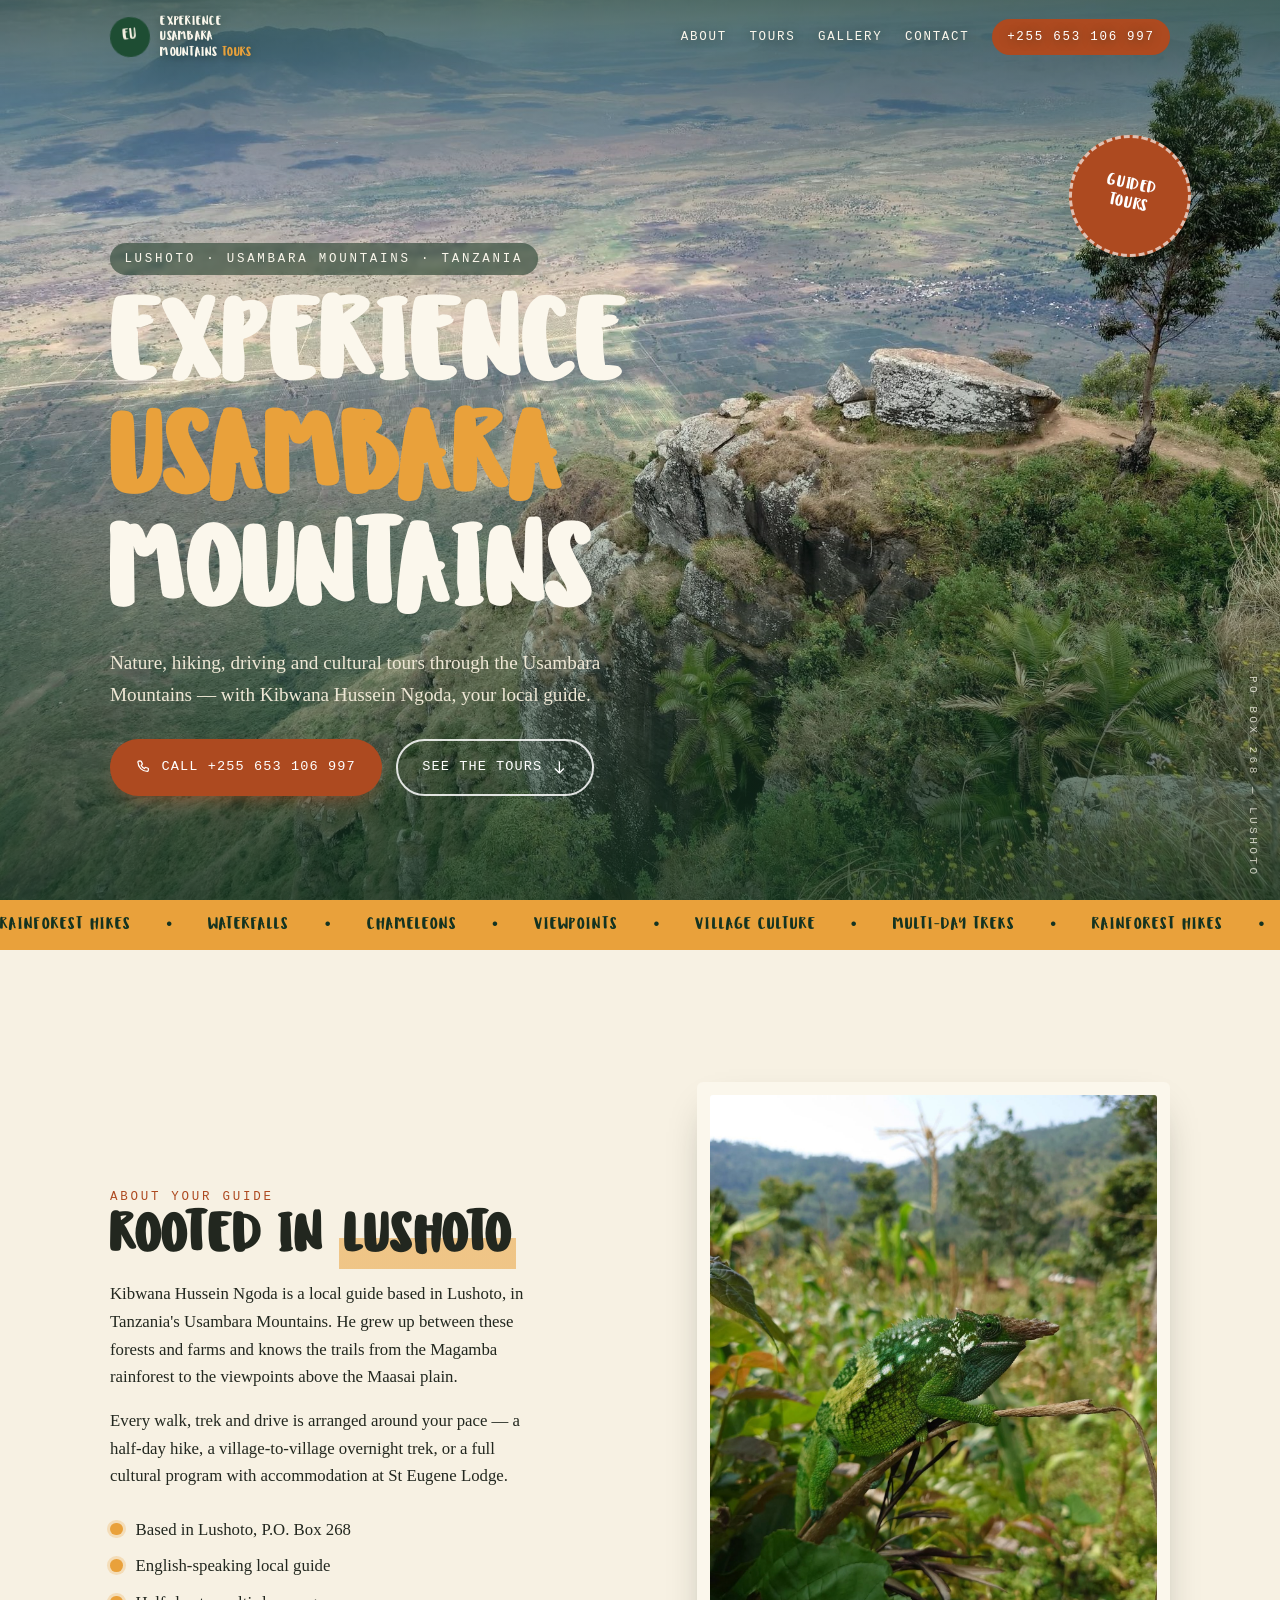
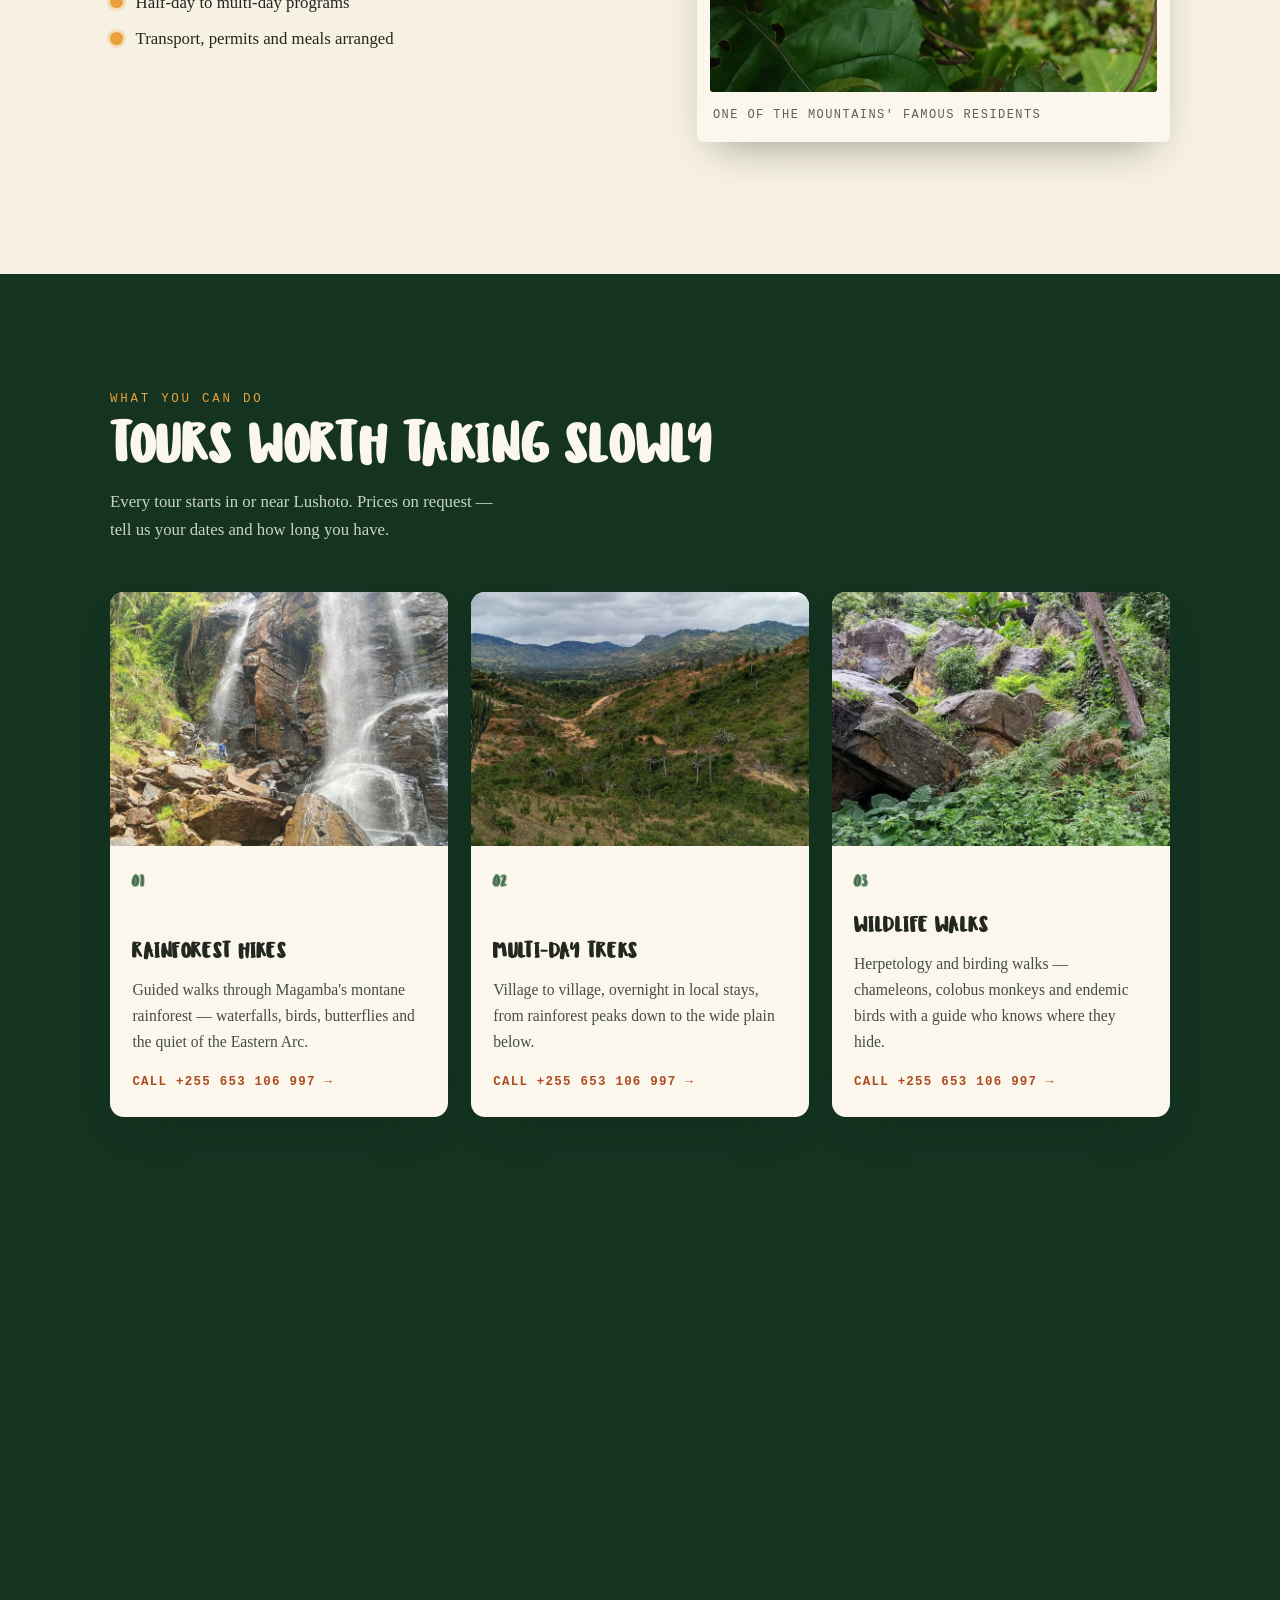
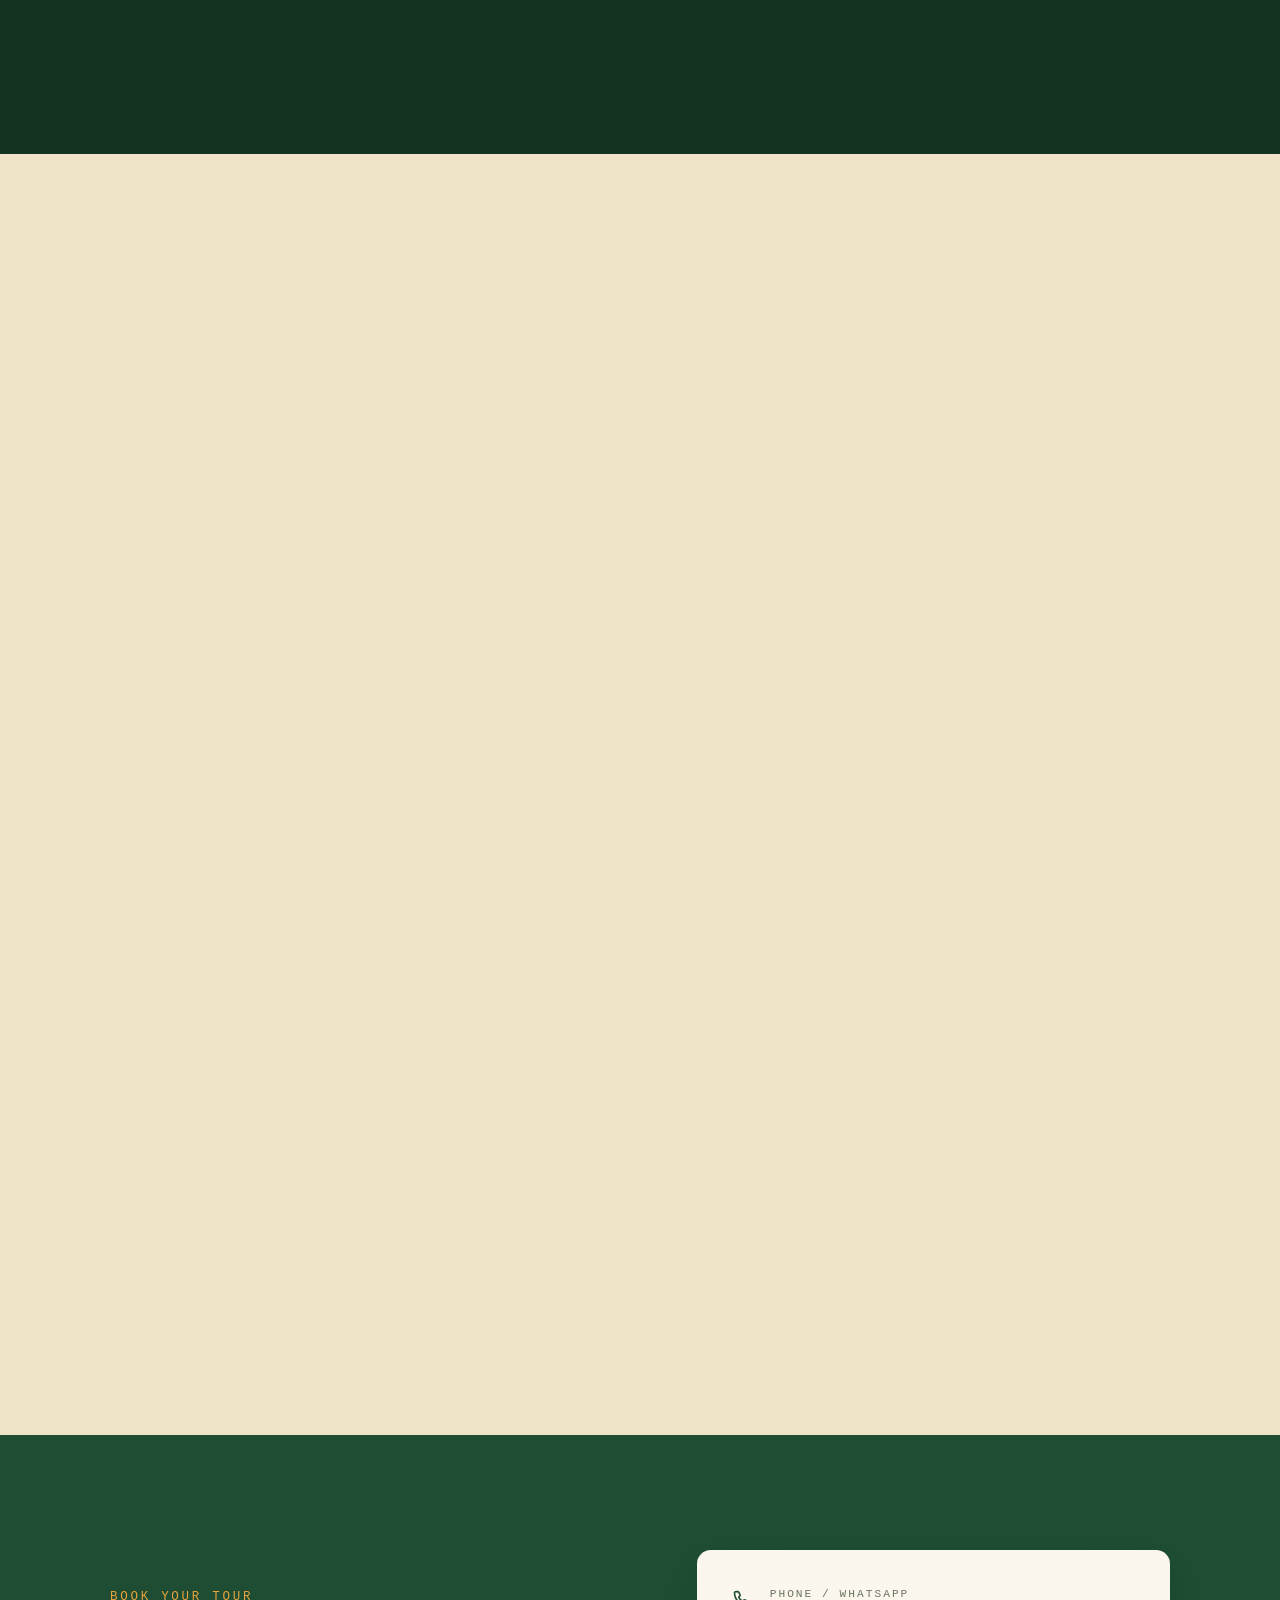
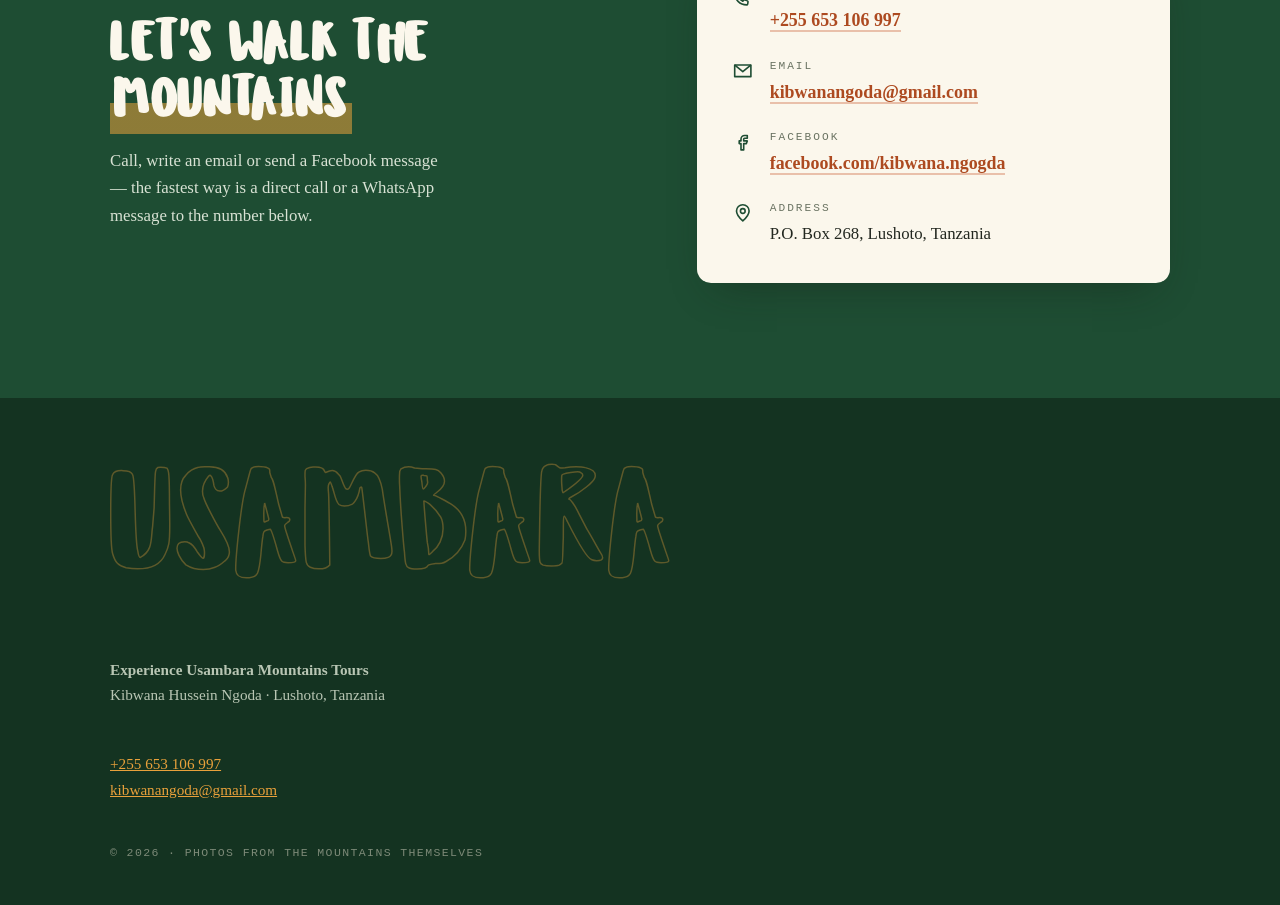
==== index.html @ 4121a72d "fix: index.html nachgezogen + PLAN.md final mit Vorfall-Dokumentation" ====
<!DOCTYPE html>
<html lang="en">
<head>
  <meta charset="UTF-8">
  <meta name="viewport" content="width=device-width, initial-scale=1.0">
  <title>Experience Usambara Mountains Tours — Hiking, Driving &amp; Cultural Tours in Lushoto, Tanzania</title>
  <meta name="description" content="Nature, hiking, driving and cultural tours through the Usambara Mountains with Kibwana Hussein Ngoda, local guide based in Lushoto, Tanzania.">
  <meta property="og:title" content="Experience Usambara Mountains Tours">
  <meta property="og:description" content="Rainforest hikes, multi-day treks, wildlife walks and cultural village tours in the Usambara Mountains, Lushoto, Tanzania.">
  <meta property="og:type" content="website">
  <meta property="og:image" content="assets/img/hero-cliff.jpg">
  <link rel="icon" type="image/svg+xml" href="assets/favicon.svg">
  <link rel="stylesheet" href="assets/css/styles.css">
</head>
<body>
  <a class="skip-link" href="#main">Skip to content</a>

  <header class="site-header" id="top">
    <div class="wrap nav-row">
      <a class="brand" href="#top" aria-label="Experience Usambara Mountains Tours — back to top">
        <span class="brand-mark" aria-hidden="true">EU</span>
        <span class="brand-text">Experience Usambara Mountains <em>Tours</em></span>
      </a>
      <button class="nav-toggle" aria-expanded="false" aria-controls="nav-menu" aria-label="Open menu">
        <span></span><span></span><span></span>
      </button>
      <nav id="nav-menu" aria-label="Main navigation">
        <a href="#about">About</a>
        <a href="#tours">Tours</a>
        <a href="#gallery">Gallery</a>
        <a href="#contact">Contact</a>
        <a class="nav-call" href="tel:+255653106997">+255 653 106 997</a>
      </nav>
    </div>
  </header>

  <main id="main">
    <!-- ============================ HERO ============================ -->
    <section class="hero" aria-label="Welcome">
      <div class="hero-media">
        <img src="assets/img/hero-cliff.jpg" alt="View from a cliff edge in the Usambara Mountains over the plain far below" fetchpriority="high">
      </div>
      <div class="hero-shade" aria-hidden="true"></div>
      <div class="wrap hero-inner">
        <p class="eyebrow hero-eyebrow">Lushoto · Usambara Mountains · Tanzania</p>
        <h1 class="hero-title">
          <span class="line">Experience</span>
          <span class="line">Usambara</span>
          <span class="line">Mountains</span>
        </h1>
        <p class="hero-sub">Nature, hiking, driving and cultural tours through the Usambara Mountains — with Kibwana Hussein Ngoda, your local guide.</p>
        <div class="hero-cta">
          <a class="btn btn-primary" href="tel:+255653106997">
            <svg viewBox="0 0 24 24" aria-hidden="true"><path d="M6.6 3.2c.5-.1 1 .2 1.2.7l1.1 2.6c.2.5.1 1-.3 1.4l-1.2 1.1c.9 2 2.6 3.7 4.6 4.6l1.1-1.2c.4-.4 1-.5 1.4-.3l2.6 1.1c.5.2.8.7.7 1.2l-.4 2.3c-.1.6-.6 1-1.2 1-7.4 0-13.4-6-13.4-13.4 0-.6.4-1.1 1-1.2l2.2-.4z"/></svg>
            Call +255 653 106 997
          </a>
          <a class="btn btn-ghost" href="#tours">See the tours
            <svg viewBox="0 0 24 24" aria-hidden="true"><path d="M12 4v16m0 0-6-6m6 6 6-6"/></svg>
          </a>
        </div>
      </div>
      <div class="sticker" aria-hidden="true"><span>Guided<br>Tours</span></div>
      <p class="hero-side" aria-hidden="true">PO Box 268 — Lushoto</p>
    </section>

    <!-- ========================= MARQUEE ========================= -->
    <div class="marquee" aria-hidden="true">
      <div class="marquee-track">
        <span>Rainforest hikes</span><span>•</span><span>Waterfalls</span><span>•</span><span>Chameleons</span><span>•</span><span>Viewpoints</span><span>•</span><span>Village culture</span><span>•</span><span>Multi-day treks</span><span>•</span>
        <span>Rainforest hikes</span><span>•</span><span>Waterfalls</span><span>•</span><span>Chameleons</span><span>•</span><span>Viewpoints</span><span>•</span><span>Village culture</span><span>•</span><span>Multi-day treks</span><span>•</span>
      </div>
    </div>

    <!-- ============================ ABOUT ============================ -->
    <section class="about" id="about">
      <div class="wrap grid-2">
        <div class="about-copy reveal">
          <p class="eyebrow">About your guide</p>
          <h2>Rooted in <span class="hl">Lushoto</span></h2>
          <p>Kibwana Hussein Ngoda is a local guide based in Lushoto, in Tanzania's Usambara Mountains. He grew up between these forests and farms and knows the trails from the Magamba rainforest to the viewpoints above the Maasai plain.</p>
          <p>Every walk, trek and drive is arranged around your pace — a half-day hike, a village-to-village overnight trek, or a full cultural program with accommodation at St Eugene Lodge.</p>
          <ul class="facts">
            <li>Based in Lushoto, P.O. Box 268</li>
            <li>English-speaking local guide</li>
            <li>Half-day to multi-day programs</li>
            <li>Transport, permits and meals arranged</li>
          </ul>
        </div>
        <figure class="polaroid polaroid-tilt reveal">
          <img src="assets/img/chameleon.jpg" alt="A bright green chameleon with white spots resting on a twig, Usambara Mountains" loading="lazy">
          <figcaption>One of the mountains' famous residents</figcaption>
        </figure>
      </div>
    </section>

    <!-- ============================ TOURS ============================ -->
    <section class="tours" id="tours">
      <div class="wrap">
        <div class="section-head reveal">
          <p class="eyebrow">What you can do</p>
          <h2>Tours worth taking slowly</h2>
          <p class="section-sub">Every tour starts in or near Lushoto. Prices on request — tell us your dates and how long you have.</p>
        </div>
        <div class="tour-grid">
          <article class="tour-card reveal">
            <div class="tour-img"><img src="assets/img/waterfall.jpg" alt="A tall waterfall falling over layered rock, visitors standing on wet boulders below" loading="lazy"></div>
            <div class="tour-body">
              <p class="tour-no">01</p>
              <h3>Rainforest Hikes</h3>
              <p>Guided walks through Magamba's montane rainforest — waterfalls, birds, butterflies and the quiet of the Eastern Arc.</p>
              <a class="tour-link" href="tel:+255653106997">Call +255 653 106 997 <span aria-hidden="true">→</span></a>
            </div>
          </article>
          <article class="tour-card reveal">
            <div class="tour-img"><img src="assets/img/highlands.jpg" alt="Rolling green highland hills with farmland and villages under an overcast sky" loading="lazy"></div>
            <div class="tour-body">
              <p class="tour-no">02</p>
              <h3>Multi-Day Treks</h3>
              <p>Village to village, overnight in local stays, from rainforest peaks down to the wide plain below.</p>
              <a class="tour-link" href="tel:+255653106997">Call +255 653 106 997 <span aria-hidden="true">→</span></a>
            </div>
          </article>
          <article class="tour-card reveal">
            <div class="tour-img"><img src="assets/img/forest-rocks.jpg" alt="Large lichen-covered boulders between ferns and banana plants in humid forest" loading="lazy"></div>
            <div class="tour-body">
              <p class="tour-no">03</p>
              <h3>Wildlife Walks</h3>
              <p>Herpetology and birding walks — chameleons, colobus monkeys and endemic birds with a guide who knows where they hide.</p>
              <a class="tour-link" href="tel:+255653106997">Call +255 653 106 997 <span aria-hidden="true">→</span></a>
            </div>
          </article>
          <article class="tour-card reveal">
            <div class="tour-img"><img src="assets/img/guide-cliff.jpg" alt="A hiker standing on a rocky ledge at a cliff edge above a green valley" loading="lazy"></div>
            <div class="tour-body">
              <p class="tour-no">04</p>
              <h3>Driving &amp; Culture</h3>
              <p>Scenic drives to the best viewpoints, combined with Wasambaa villages, farms and local life along the way.</p>
              <a class="tour-link" href="tel:+255653106997">Call +255 653 106 997 <span aria-hidden="true">→</span></a>
            </div>
          </article>
        </div>
      </div>
    </section>

    <!-- ============================ GALLERY ============================ -->
    <section class="gallery" id="gallery">
      <div class="wrap">
        <div class="section-head reveal">
          <p class="eyebrow">From the mountain</p>
          <h2>The Usambaras, unposed</h2>
        </div>
        <div class="gallery-grid">
          <figure class="pol reveal"><img src="assets/img/hero-cliff.jpg" alt="Cliff-edge promontory high above the semi-arid plain, patchworked fields below" loading="lazy"><figcaption>The edge of the mountains</figcaption></figure>
          <figure class="pol reveal"><img src="assets/img/waterfall.jpg" alt="Waterfall pouring over rugged cliffs into a rocky pool" loading="lazy"><figcaption>Waterfall walk</figcaption></figure>
          <figure class="pol reveal"><img src="assets/img/highlands.jpg" alt="Wide valley with settlements and farmland under a grey sky" loading="lazy"><figcaption>Highland farmland</figcaption></figure>
          <figure class="pol reveal"><img src="assets/img/forest-rocks.jpg" alt="Humid forest floor with boulders, ferns and a banana plant" loading="lazy"><figcaption>Rainforest floor</figcaption></figure>
          <figure class="pol reveal"><img src="assets/img/chameleon.jpg" alt="Green chameleon gripping a dry branch among leaves" loading="lazy"><figcaption>Short-horned chameleon</figcaption></figure>
          <figure class="pol reveal"><img src="assets/img/guide-cliff.jpg" alt="Hiker in a cycling jersey resting a hand on layered rock at a cliff viewpoint" loading="lazy"><figcaption>Viewpoint above the valley</figcaption></figure>
        </div>
      </div>
    </section>

    <!-- ============================ CONTACT ============================ -->
    <section class="contact" id="contact">
      <div class="wrap grid-2">
        <div class="contact-copy reveal">
          <p class="eyebrow">Book your tour</p>
          <h2>Let's walk the<br><span class="hl">mountains</span></h2>
          <p>Call, write an email or send a Facebook message — the fastest way is a direct call or a WhatsApp message to the number below.</p>
        </div>
        <div class="contact-card reveal">
          <ul class="contact-list">
            <li>
              <svg viewBox="0 0 24 24" aria-hidden="true"><path d="M6.6 3.2c.5-.1 1 .2 1.2.7l1.1 2.6c.2.5.1 1-.3 1.4l-1.2 1.1c.9 2 2.6 3.7 4.6 4.6l1.1-1.2c.4-.4 1-.5 1.4-.3l2.6 1.1c.5.2.8.7.7 1.2l-.4 2.3c-.1.6-.6 1-1.2 1-7.4 0-13.4-6-13.4-13.4 0-.6.4-1.1 1-1.2l2.2-.4z"/></svg>
              <div><span class="label">Phone / WhatsApp</span><a href="tel:+255653106997">+255 653 106 997</a></div>
            </li>
            <li>
              <svg viewBox="0 0 24 24" aria-hidden="true"><path d="M3 5.5h18v13H3z"/><path d="m3.5 6 8.5 7 8.5-7"/></svg>
              <div><span class="label">Email</span><a href="mailto:kibwanangoda@gmail.com">kibwanangoda@gmail.com</a></div>
            </li>
            <li>
              <svg viewBox="0 0 24 24" aria-hidden="true"><path d="M14 8h3V5h-3c-2.2 0-4 1.8-4 4v2H8v3h2v7h3v-7h3l1-3h-4V9c0-.6.4-1 1-1z"/></svg>
              <div><span class="label">Facebook</span><a href="https://www.facebook.com/kibwana.ngogda" target="_blank" rel="noopener">facebook.com/kibwana.ngogda</a></div>
            </li>
            <li>
              <svg viewBox="0 0 24 24" aria-hidden="true"><path d="M12 21s7-6.1 7-11a7 7 0 1 0-14 0c0 4.9 7 11 7 11z"/><circle cx="12" cy="10" r="2.6"/></svg>
              <div><span class="label">Address</span><span>P.O. Box 268, Lushoto, Tanzania</span></div>
            </li>
          </ul>
        </div>
      </div>
    </section>
  </main>

  <footer class="site-footer">
    <div class="wrap foot-row">
      <p class="foot-word" aria-hidden="true">Usambara</p>
      <div class="foot-meta">
        <p><strong>Experience Usambara Mountains Tours</strong><br>Kibwana Hussein Ngoda · Lushoto, Tanzania</p>
        <p><a href="tel:+255653106997">+255 653 106 997</a><br><a href="mailto:kibwanangoda@gmail.com">kibwanangoda@gmail.com</a></p>
        <p class="foot-small">© <span id="year">2026</span> · Photos from the mountains themselves</p>
      </div>
    </div>
  </footer>

  <script src="assets/js/main.js" defer></script>
</body>
</html>
---- assets/css/styles.css ----
/* ============================================================
   EXPERIENCE USAMBARA MOUNTAINS TOURS — design system
   Palette: paper / ink / forest / moss / sun / clay
   Type:    Ludicrous (display, self-hosted) + Charter serif body
   ============================================================ */

@font-face {
  font-family: 'Ludicrous';
  src: url('../fonts/Ludicrous.woff') format('woff'),
       url('../fonts/Ludicrous.otf') format('opentype');
  font-weight: 400;
  font-style: normal;
  font-display: swap;
}
@font-face {
  font-family: 'Ludicrous Stencil';
  src: url('../fonts/Ludicrous-Stencil.woff') format('woff'),
       url('../fonts/Ludicrous-Stencil.otf') format('opentype');
  font-weight: 400;
  font-style: normal;
  font-display: swap;
}

:root {
  --paper: #f7f1e3;
  --cream: #fbf7ec;
  --ink:   #22271f;
  --forest:#1e4d33;
  --deep:  #143321;
  --moss:  #5d8a6a;
  --sun:   #e9a13b;
  --clay:  #ad4a20;
  --sand:  #efe3c8;

  --font-display: 'Ludicrous', 'Arial Black', sans-serif;
  --font-stencil: 'Ludicrous Stencil', 'Arial Black', sans-serif;
  --font-body: Charter, 'Bitstream Charter', Georgia, Cambria, serif;
  --font-label: ui-monospace, 'SF Mono', Menlo, Consolas, monospace;

  --wrap: 1140px;
  --radius: 14px;
  --shadow: 0 18px 40px -18px rgba(20, 30, 20, .45);
}

* { box-sizing: border-box; }
html { scroll-behavior: smooth; }
@media (prefers-reduced-motion: reduce) {
  html { scroll-behavior: auto; }
  *, *::before, *::after { animation: none !important; transition: none !important; }
}

body {
  margin: 0;
  background: var(--paper);
  color: var(--ink);
  font-family: var(--font-body);
  font-size: 1.05rem;
  line-height: 1.65;
  -webkit-font-smoothing: antialiased;
}
img { display: block; max-width: 100%; height: auto; }
a { color: inherit; }

.wrap { max-width: var(--wrap); margin: 0 auto; padding: 0 clamp(1.1rem, 4vw, 2.5rem); }

.skip-link {
  position: absolute; left: -999px; top: 0; z-index: 100;
  background: var(--clay); color: #fff; padding: .6rem 1rem; border-radius: 0 0 8px 0;
}
.skip-link:focus { left: 0; }

:focus-visible { outline: 3px solid var(--clay); outline-offset: 3px; border-radius: 4px; }

/* ---------------- shared bits ---------------- */
.eyebrow {
  font-family: var(--font-label);
  font-size: .78rem;
  letter-spacing: .22em;
  text-transform: uppercase;
  color: var(--clay);
  margin: 0 0 .6rem;
}
h1, h2, h3 { margin: 0; }
h2 {
  font-family: var(--font-display);
  font-size: clamp(2rem, 5vw, 3.4rem);
  line-height: 1.04;
  text-transform: uppercase;
  letter-spacing: .01em;
  color: var(--ink);
}
.hl {
  background: linear-gradient(transparent 52%, rgba(233, 161, 59, .55) 52% 94%, transparent 94%);
  padding: 0 .08em;
}
.section-sub { max-width: 46ch; margin: .8rem 0 0; color: #4c5548; }

.btn {
  display: inline-flex; align-items: center; gap: .55rem;
  font-family: var(--font-label); font-size: .85rem; letter-spacing: .08em;
  text-transform: uppercase; text-decoration: none;
  padding: .95rem 1.5rem; border-radius: 999px; border: 2px solid transparent;
  transition: transform .18s ease, box-shadow .18s ease, background .18s ease;
}
.btn svg { width: 1.05rem; height: 1.05rem; fill: none; stroke: currentColor; stroke-width: 1.8; stroke-linecap: round; stroke-linejoin: round; }
.btn-primary { background: var(--clay); color: #fff; box-shadow: 0 10px 22px -12px rgba(173, 74, 32, .8); }
.btn-primary:hover { transform: translateY(-2px); background: #8f3c17; }
.btn-ghost { border-color: rgba(255,255,255,.85); color: #fff; }
.btn-ghost:hover { background: rgba(255,255,255,.14); transform: translateY(-2px); }

/* ---------------- header ---------------- */
.site-header {
  position: fixed; inset: 0 0 auto; z-index: 50;
  padding: .9rem 0;
  transition: background .25s ease, padding .25s ease, box-shadow .25s ease;
}
.site-header.scrolled { background: rgba(247, 241, 227, .92); backdrop-filter: blur(6px); padding: .55rem 0; box-shadow: 0 1px 0 rgba(34,39,31,.08); }
.nav-row { display: flex; align-items: center; justify-content: space-between; gap: 1rem; }
.brand { display: flex; align-items: center; gap: .65rem; text-decoration: none; }
.brand-mark {
  width: 2.5rem; height: 2.5rem; border-radius: 50%;
  background: var(--forest); color: var(--paper);
  display: grid; place-items: center;
  font-family: var(--font-stencil); font-size: .95rem; letter-spacing: .02em;
  transform: rotate(-6deg);
}
.brand-text {
  font-family: var(--font-display); font-size: .82rem; text-transform: uppercase;
  color: var(--cream); max-width: 16ch; line-height: 1.15; letter-spacing: .02em;
  transition: color .25s ease;
}
.brand-text em { font-style: normal; color: var(--sun); }
.site-header.scrolled .brand-text { color: var(--ink); }
nav { display: flex; align-items: center; gap: 1.4rem; }
nav a {
  font-family: var(--font-label); font-size: .78rem; letter-spacing: .14em; text-transform: uppercase;
  text-decoration: none; color: var(--cream);
  transition: color .25s ease;
}
nav a:hover { color: var(--sun); }
.site-header.scrolled nav a { color: var(--ink); }
.nav-call { background: var(--clay); padding: .5rem .95rem; border-radius: 999px; color: #fff !important; }
.nav-call:hover { background: #a9481f !important; }
.nav-toggle { display: none; background: none; border: 0; cursor: pointer; padding: .5rem; }
.nav-toggle span { display: block; width: 24px; height: 2px; background: var(--cream); margin: 5px 0; transition: .25s; }
.site-header.scrolled .nav-toggle span { background: var(--ink); }

/* ---------------- hero ---------------- */
.hero { position: relative; min-height: 100svh; display: flex; align-items: flex-end; overflow: clip; background: var(--deep); }
.hero-media, .hero-media img { position: absolute; inset: 0; width: 100%; height: 100%; }
.hero-media img { object-fit: cover; animation: kenburns 26s ease-in-out infinite alternate; }
@keyframes kenburns { from { transform: scale(1); } to { transform: scale(1.07); } }
.hero-shade {
  position: absolute; inset: 0;
  background:
    linear-gradient(180deg, rgba(20,51,33,.68) 0%, rgba(20,51,33,.18) 22%, rgba(20,51,33,0) 34%, rgba(20,51,33,0) 38%, rgba(20,51,33,.78) 100%);
}
.hero-eyebrow, .brand-text, nav a { text-shadow: 0 1px 10px rgba(20, 51, 33, .55); }
.site-header.scrolled .brand-text, .site-header.scrolled nav a { text-shadow: none; }
.hero-inner { position: relative; padding-top: 9rem; padding-bottom: 6.5rem; width: 100%; }
.hero-eyebrow {
  color: var(--cream);
  display: inline-block;
  background: rgba(20, 51, 33, .55);
  backdrop-filter: blur(2px);
  padding: .35rem .9rem;
  border-radius: 999px;
  text-shadow: none;
}
.hero-title {
  font-family: var(--font-display);
  font-size: clamp(2.6rem, 9.5vw, 7.2rem);
  line-height: .98; text-transform: uppercase; color: var(--cream);
  margin: .4rem 0 1.1rem; text-wrap: balance;
}
.hero-title .line { display: block; }
.hero-title .line:nth-child(2) { color: var(--sun); }
.hero-sub { max-width: 34rem; color: #efe8d6; font-size: clamp(1.02rem, 1.6vw, 1.2rem); margin: 0 0 1.8rem; }
.hero-cta { display: flex; flex-wrap: wrap; gap: .9rem; }
.sticker {
  position: absolute; top: 15%; right: 7%;
  width: 7.6rem; height: 7.6rem; border-radius: 50%;
  background: var(--clay); color: #fff;
  display: grid; place-items: center; text-align: center;
  font-family: var(--font-stencil); font-size: 1.05rem; line-height: 1.1; text-transform: uppercase;
  transform: rotate(12deg);
  box-shadow: var(--shadow);
  border: 3px dashed rgba(255,255,255,.65);
  animation: wobble 7s ease-in-out infinite;
}
@keyframes wobble { 0%,100% { transform: rotate(9deg); } 50% { transform: rotate(15deg); } }
.hero-side {
  position: absolute; right: 1.1rem; bottom: 1.4rem; margin: 0;
  font-family: var(--font-label); font-size: .7rem; letter-spacing: .3em; text-transform: uppercase;
  color: rgba(251, 247, 236, .75); writing-mode: vertical-rl;
}

/* ---------------- marquee ---------------- */
.marquee { background: var(--sun); color: var(--deep); overflow: hidden; padding: .7rem 0; }
.marquee-track { display: flex; gap: 2.2rem; width: max-content; animation: scroll 30s linear infinite; }
.marquee-track span {
  font-family: var(--font-display); font-size: 1.05rem; letter-spacing: .06em;
  text-transform: uppercase; white-space: nowrap;
}
@keyframes scroll { to { transform: translateX(-50%); } }

/* ---------------- about ---------------- */
.about { padding: clamp(4.5rem, 9vw, 7.5rem) 0; }
.grid-2 { display: grid; grid-template-columns: 1fr; gap: 2.6rem; align-items: center; }
.about-copy p { margin: 1rem 0 0; max-width: 52ch; }
.facts { list-style: none; margin: 1.6rem 0 0; padding: 0; display: grid; gap: .55rem; }
.facts li { padding-left: 1.6rem; position: relative; }
.facts li::before {
  content: ""; position: absolute; left: 0; top: .42em;
  width: .8rem; height: .8rem; border-radius: 50%;
  background: var(--sun); box-shadow: 0 0 0 3px rgba(233,161,59,.25);
}
.polaroid {
  background: var(--cream); padding: .8rem .8rem 0; border-radius: 6px;
  box-shadow: var(--shadow); transform: rotate(-2deg);
  max-width: 34rem; justify-self: center; width: 100%;
}
.polaroid img { border-radius: 3px; aspect-ratio: 3/4; object-fit: cover; width: 100%; }
.polaroid figcaption {
  font-family: var(--font-label); font-size: .75rem; letter-spacing: .12em; text-transform: uppercase;
  color: #5a6353; padding: .9rem .2rem 1rem;
}

/* ---------------- tours ---------------- */
.tours { background: var(--deep); padding: clamp(4.5rem, 9vw, 7.5rem) 0; color: var(--paper); }
.tours h2 { color: var(--cream); }
.tours .eyebrow { color: var(--sun); }
.tours .section-sub { color: #c9d4c4; }
.tour-grid { display: grid; grid-template-columns: repeat(auto-fit, minmax(250px, 1fr)); gap: 1.4rem; margin-top: 3rem; }
.tour-card {
  background: var(--cream); color: var(--ink); border-radius: var(--radius); overflow: hidden;
  box-shadow: var(--shadow); display: flex; flex-direction: column;
  transition: transform .2s ease;
}
.tour-card:nth-child(odd) { transform: rotate(-.5deg); }
.tour-card:nth-child(even) { transform: rotate(.5deg); }
.tour-card:hover { transform: rotate(0) translateY(-6px); }
.tour-img { aspect-ratio: 4/3; overflow: hidden; }
.tour-img img { width: 100%; height: 100%; object-fit: cover; transition: transform .5s ease; }
.tour-card:hover .tour-img img { transform: scale(1.05); }
.tour-body { padding: 1.3rem 1.4rem 1.5rem; display: flex; flex-direction: column; flex: 1; }
.tour-no {
  font-family: var(--font-display); font-size: 2.4rem; line-height: 1; margin: 0 0 .3rem;
  color: transparent; -webkit-text-stroke: 1.5px var(--moss);
}
.tour-body h3 { font-family: var(--font-display); font-size: 1.35rem; text-transform: uppercase; letter-spacing: .02em; }
.tour-body p { margin: .5rem 0 1.1rem; font-size: .98rem; color: #454e41; flex: 1; }
.tour-link {
  font-family: var(--font-label); font-size: .78rem; letter-spacing: .1em; text-transform: uppercase;
  color: var(--clay); text-decoration: none; font-weight: 600;
}
.tour-link span { display: inline-block; transition: transform .18s ease; }
.tour-link:hover span { transform: translateX(5px); }
.tour-link:hover { color: #8f3c17; }

/* ---------------- gallery ---------------- */
.gallery { padding: clamp(4.5rem, 9vw, 7.5rem) 0; background: var(--sand); }
.gallery .eyebrow { color: var(--forest); }
.gallery-grid {
  display: grid; grid-template-columns: repeat(3, 1fr); gap: 1.6rem; margin-top: 2.6rem;
}
.pol {
  margin: 0; background: var(--cream); padding: .6rem .6rem 0; border-radius: 5px;
  box-shadow: var(--shadow);
}
.pol img { border-radius: 3px; aspect-ratio: 4/5; object-fit: cover; width: 100%; transition: transform .45s ease; }
.pol:hover img { transform: scale(1.04); }
.pol figcaption { font-family: var(--font-label); font-size: .7rem; letter-spacing: .12em; text-transform: uppercase; color: #5a6353; padding: .7rem .15rem .8rem; }
.pol:nth-child(3n+1) { transform: rotate(-1.6deg); }
.pol:nth-child(3n+2) { transform: rotate(1.1deg) translateY(10px); }
.pol:nth-child(3n)   { transform: rotate(-.7deg); }

/* ---------------- contact ---------------- */
.contact { background: var(--forest); padding: clamp(4.5rem, 9vw, 7.5rem) 0; color: var(--paper); }
.contact h2 { color: var(--cream); }
.contact .eyebrow { color: var(--sun); }
.contact-copy p { color: #d8e2d4; max-width: 40ch; }
.contact-card {
  background: var(--cream); color: var(--ink); border-radius: var(--radius);
  padding: clamp(1.4rem, 3vw, 2.2rem); box-shadow: var(--shadow); transform: rotate(.6deg);
}
.contact-list { list-style: none; margin: 0; padding: 0; display: grid; gap: 1.3rem; }
.contact-list li { display: flex; gap: 1rem; align-items: flex-start; }
.contact-list svg {
  width: 1.35rem; height: 1.35rem; flex: 0 0 auto; margin-top: .2rem;
  fill: none; stroke: var(--forest); stroke-width: 1.8; stroke-linecap: round; stroke-linejoin: round;
}
.contact-list .label {
  display: block; font-family: var(--font-label); font-size: .7rem; letter-spacing: .18em;
  text-transform: uppercase; color: #6a7362; margin-bottom: .15rem;
}
.contact-list a {
  font-size: 1.12rem; font-weight: 700; color: var(--clay); text-decoration: none;
  border-bottom: 2px solid rgba(198, 90, 46, .35);
}
.contact-list a:hover { border-color: var(--clay); }
.contact-list span:not(.label) { font-size: 1.05rem; }

/* ---------------- footer ---------------- */
.site-footer { background: var(--deep); color: #b9c6b4; padding: 4rem 0 2rem; overflow: clip; }
.foot-word {
  font-family: var(--font-display); font-size: clamp(3.4rem, 12vw, 9rem); line-height: .9;
  text-transform: uppercase; margin: 0 0 1.6rem;
  color: transparent; -webkit-text-stroke: 1.5px rgba(233, 161, 59, .35);
}
.foot-row { display: grid; gap: 1.5rem; }
.foot-meta { display: grid; gap: .9rem; font-size: .95rem; }
.foot-meta a { color: var(--sun); }
.foot-small { font-family: var(--font-label); font-size: .72rem; letter-spacing: .12em; text-transform: uppercase; color: #7d8a78; }

/* ---------------- reveal ---------------- */
.reveal { opacity: 0; transform: translateY(26px); transition: opacity .6s ease, transform .6s ease; }
.reveal.in { opacity: 1; transform: none; }
@media (prefers-reduced-motion: reduce) { .reveal { opacity: 1; transform: none; } }

/* ---------------- responsive ---------------- */
@media (min-width: 720px) {
  .gallery-grid { grid-template-columns: repeat(2, 1fr); }
}
@media (min-width: 900px) {
  .grid-2 { grid-template-columns: 1.05fr .95fr; gap: 4rem; }
  .gallery-grid { grid-template-columns: repeat(3, 1fr); }
}
@media (max-width: 719px) {
  nav {
    position: fixed; inset: 0 0 auto auto; height: 100svh; width: min(78vw, 300px);
    background: var(--deep); flex-direction: column; align-items: flex-start; justify-content: flex-start;
    padding: 5.5rem 2rem; gap: 1.4rem; transform: translateX(100%); transition: transform .3s ease;
  }
  nav.open { transform: none; }
  nav a { font-size: .95rem; }
  .nav-toggle { display: block; z-index: 60; }
  .nav-toggle[aria-expanded="true"] span:nth-child(1) { transform: translateY(7px) rotate(45deg); }
  .nav-toggle[aria-expanded="true"] span:nth-child(2) { opacity: 0; }
  .nav-toggle[aria-expanded="true"] span:nth-child(3) { transform: translateY(-7px) rotate(-45deg); }
  .sticker { width: 5.6rem; height: 5.6rem; font-size: .8rem; top: 12%; right: 6%; }
  .hero-side { display: none; }
  .gallery-grid { grid-template-columns: 1fr; }
}
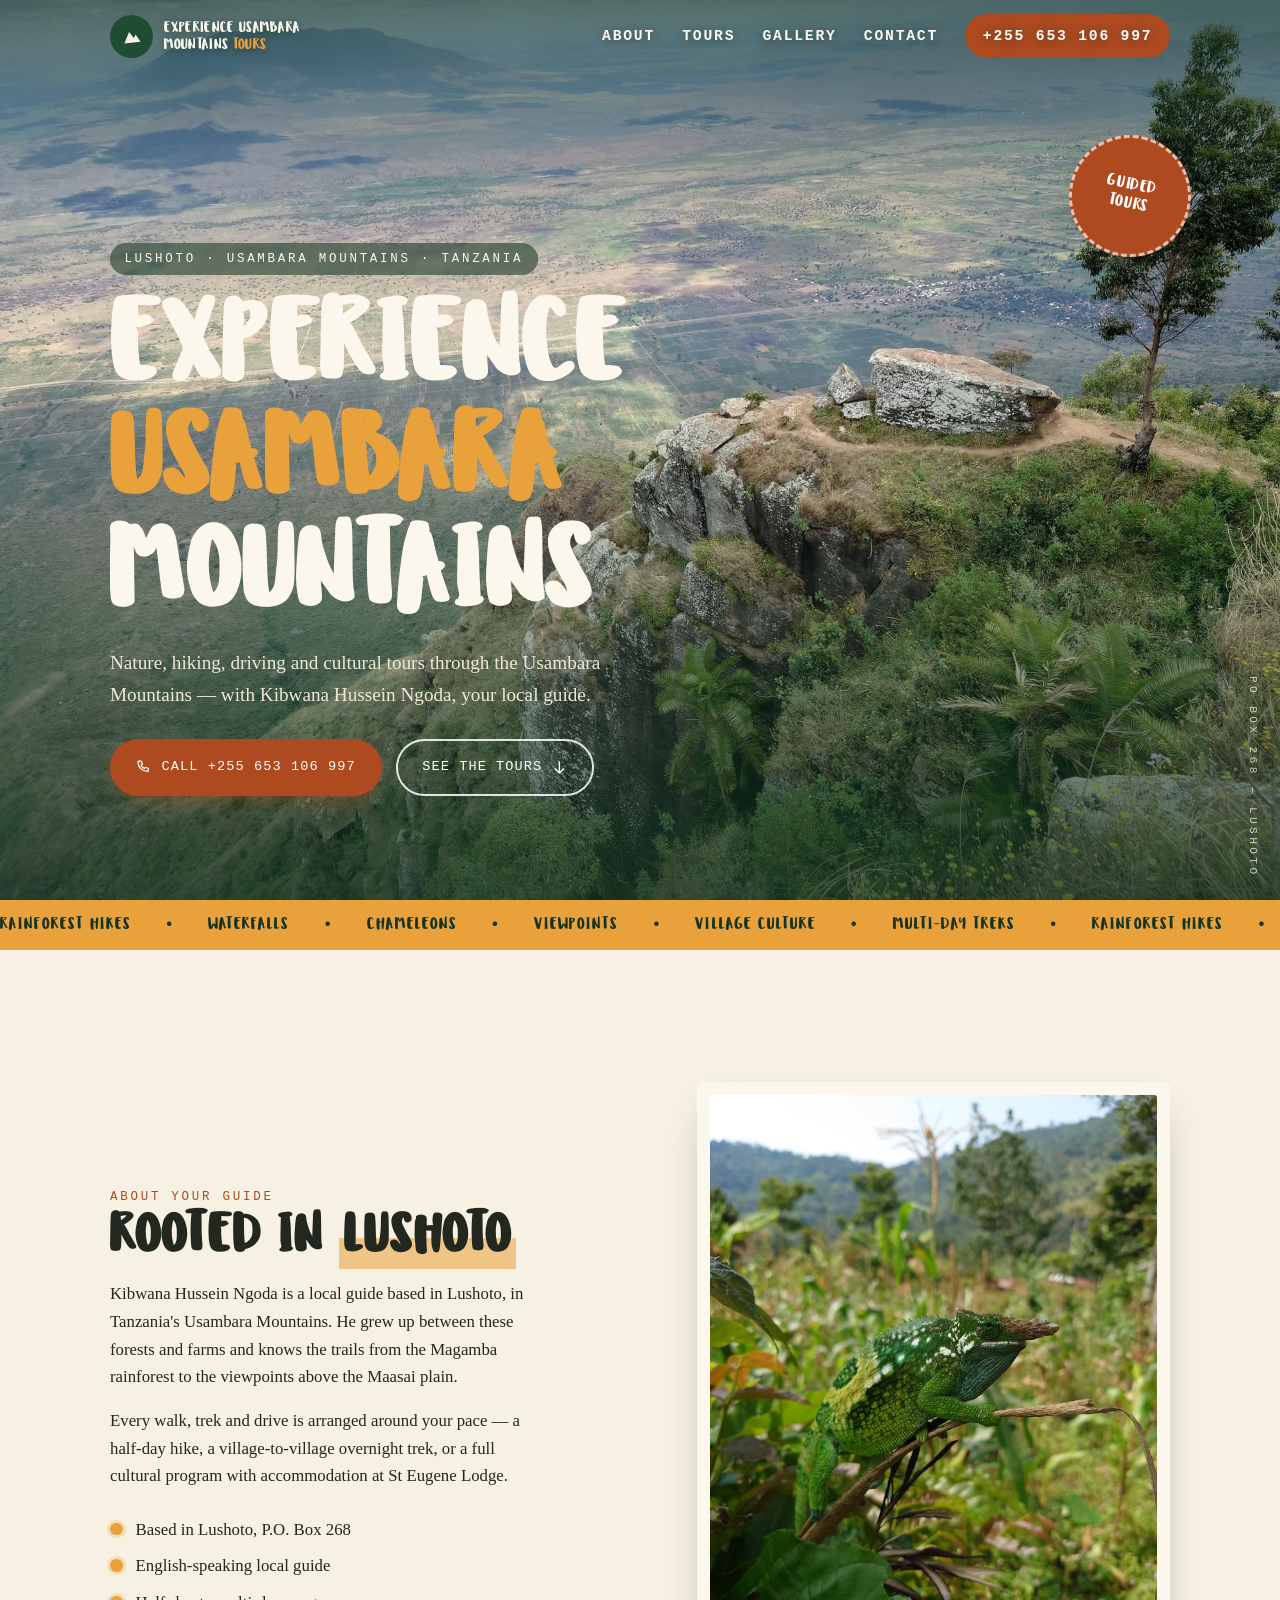
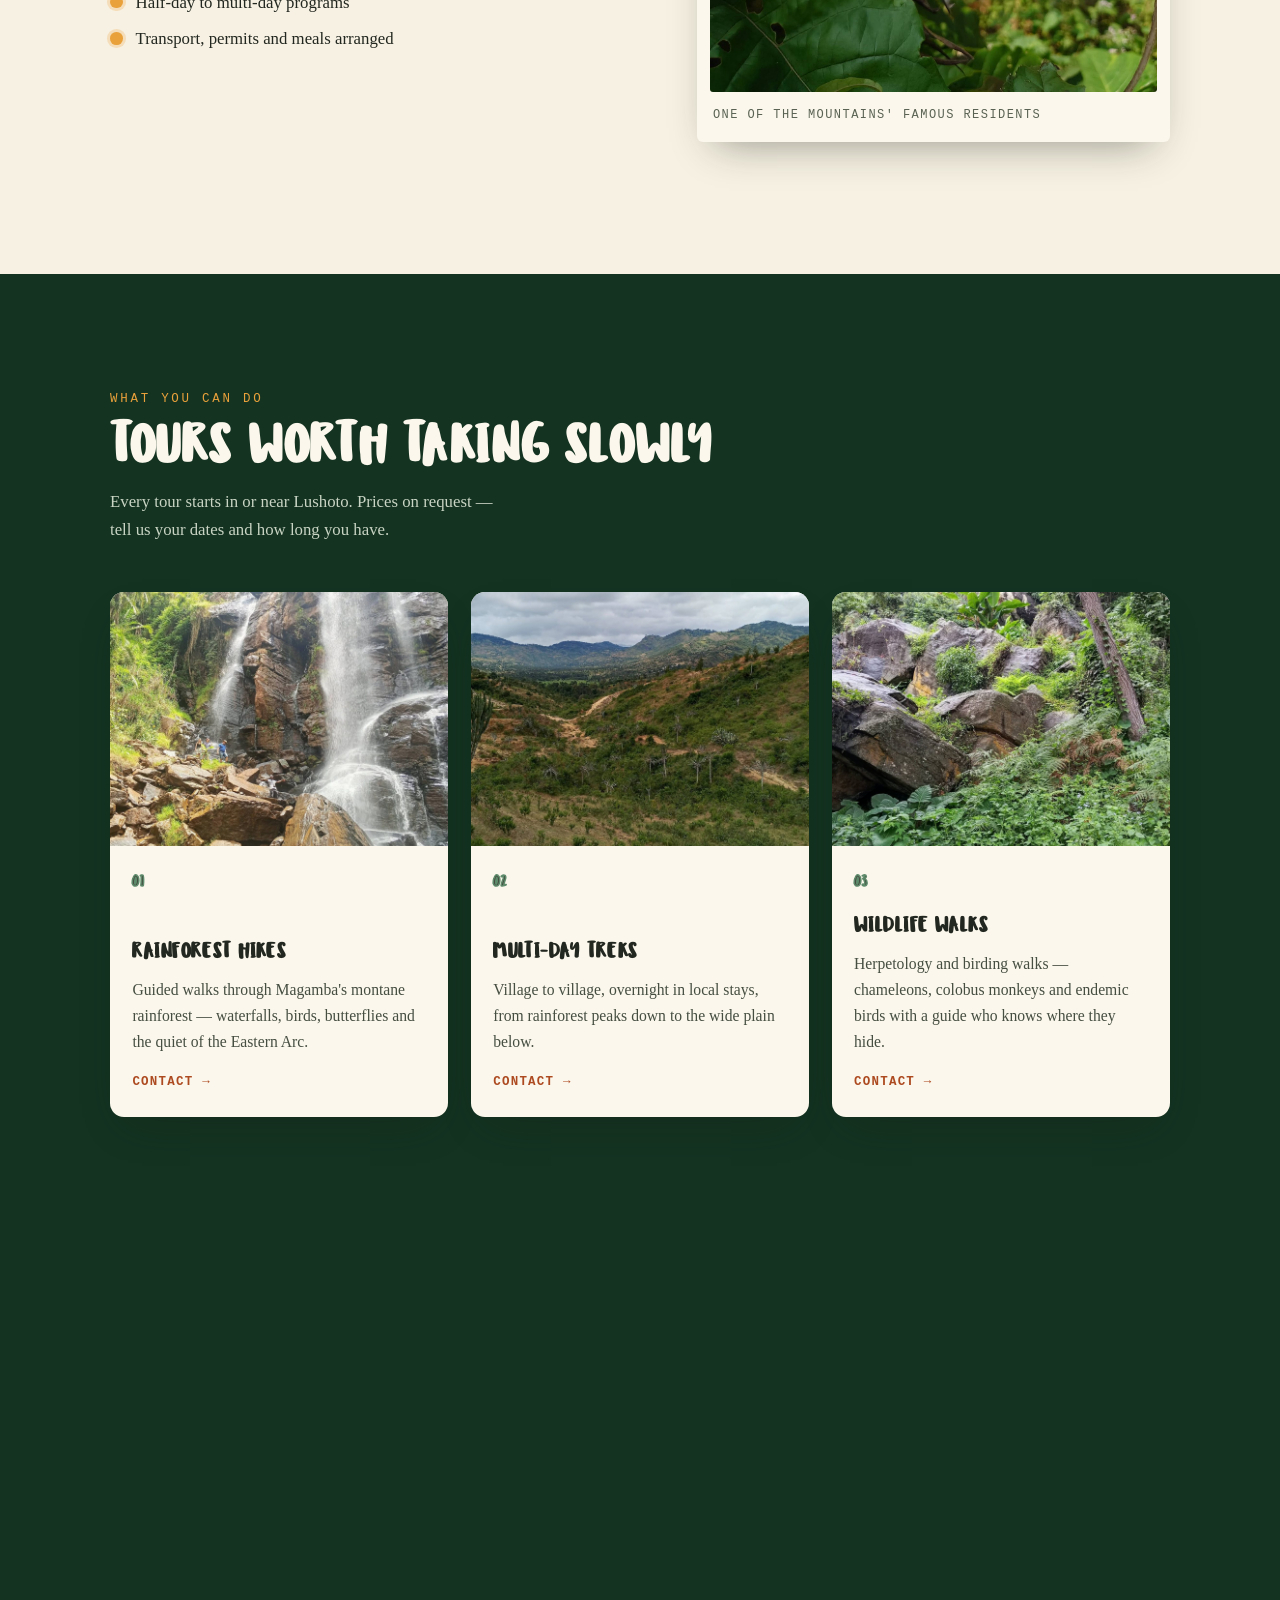
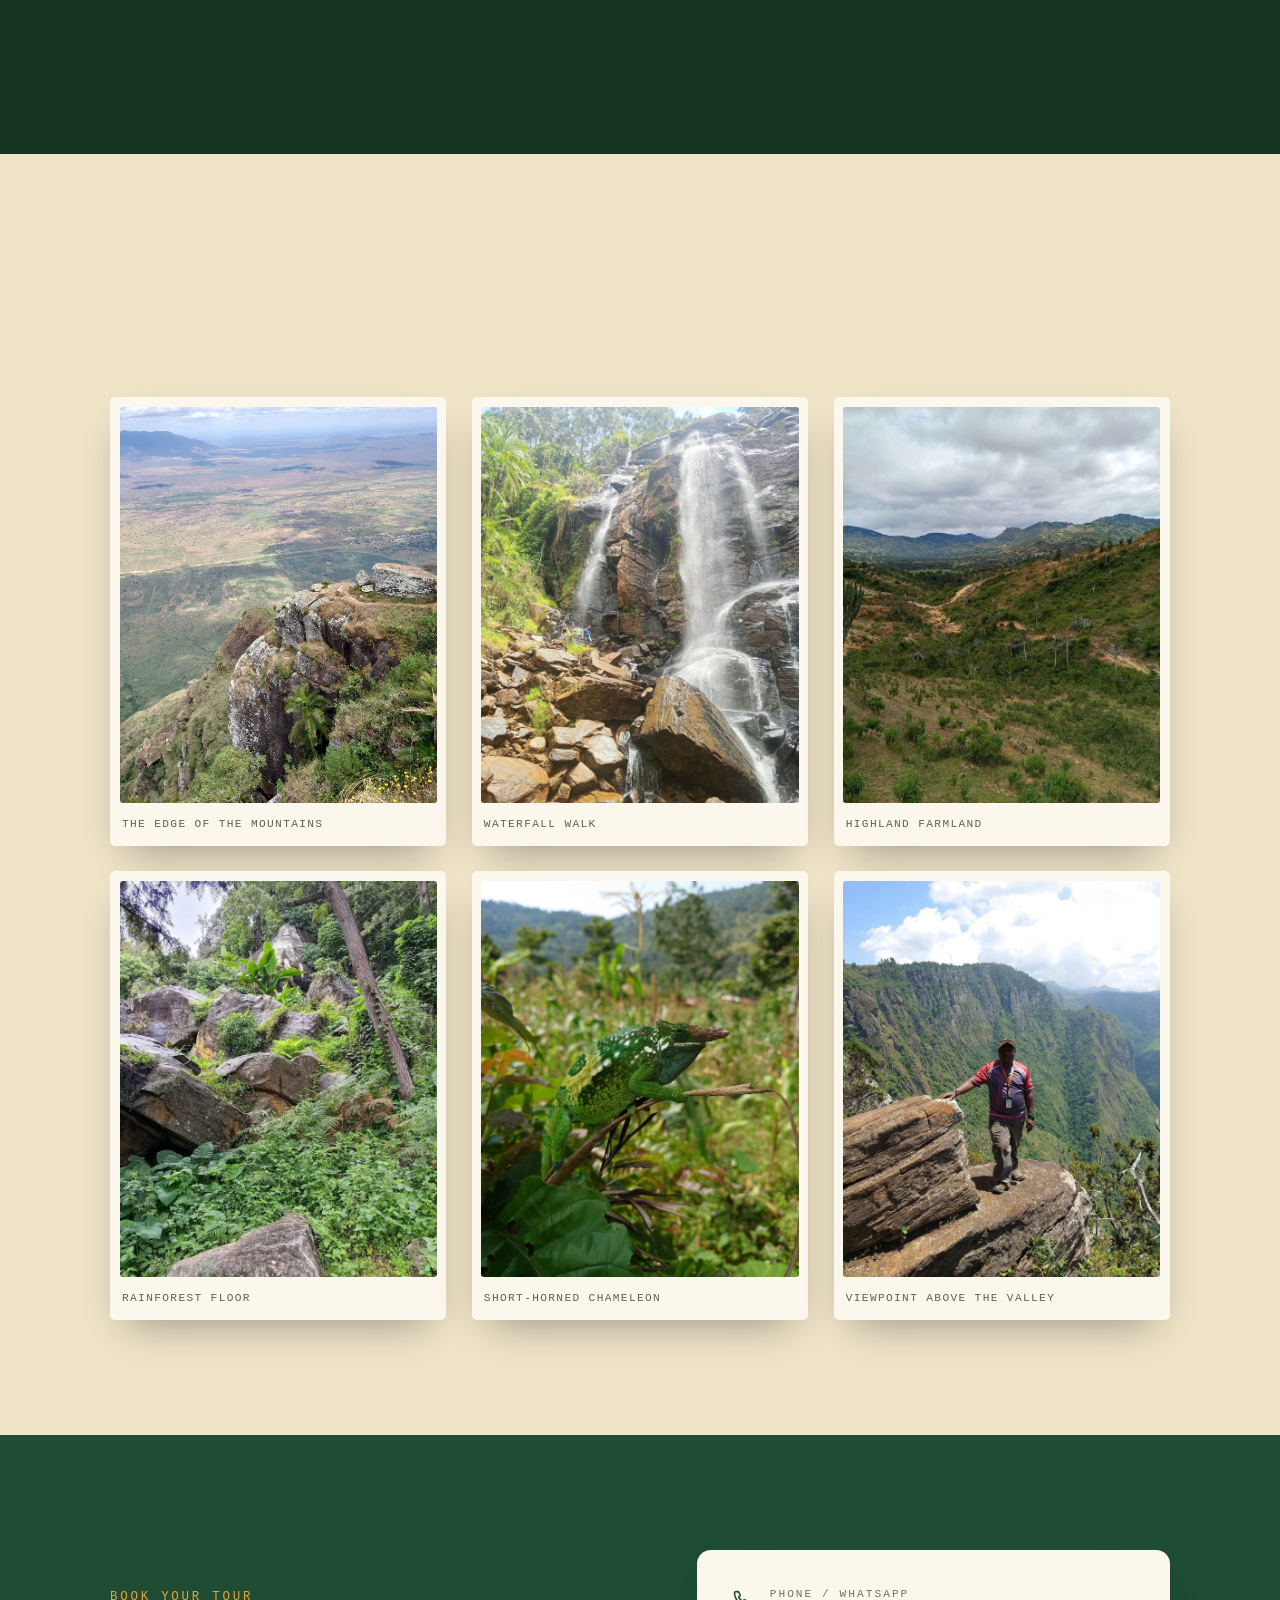
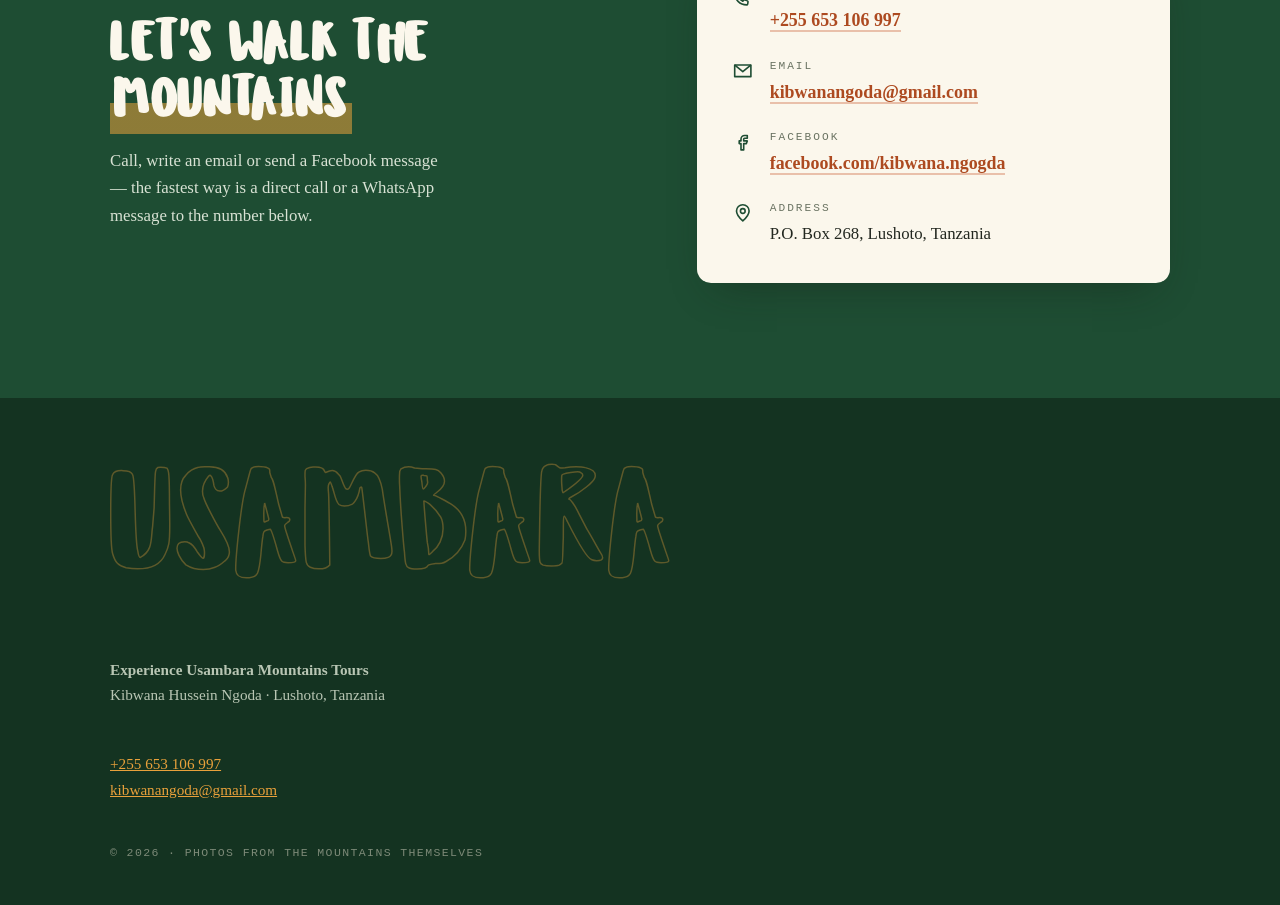
==== commit e68d7287: "fix: nav bigger, mountain logo mark instead of EU letters, tour cards say Contact" ====
--- a/index.html
+++ b/index.html
@@ -18,7 +18,7 @@
   <header class="site-header" id="top">
     <div class="wrap nav-row">
       <a class="brand" href="#top" aria-label="Experience Usambara Mountains Tours — back to top">
-        <span class="brand-mark" aria-hidden="true">EU</span>
+        <span class="brand-mark" aria-hidden="true"><svg viewBox="0 0 24 24"><path d="M3 18.5 9.5 6.5l4.5 7 2.5-3.5L21 18.5z"/></svg></span>
         <span class="brand-text">Experience Usambara Mountains <em>Tours</em></span>
       </a>
       <button class="nav-toggle" aria-expanded="false" aria-controls="nav-menu" aria-label="Open menu">
@@ -108,7 +108,7 @@
               <p class="tour-no">01</p>
               <h3>Rainforest Hikes</h3>
               <p>Guided walks through Magamba's montane rainforest — waterfalls, birds, butterflies and the quiet of the Eastern Arc.</p>
-              <a class="tour-link" href="tel:+255653106997">Call +255 653 106 997 <span aria-hidden="true">→</span></a>
+              <a class="tour-link" href="#contact">Contact <span aria-hidden="true">→</span></a>
             </div>
           </article>
           <article class="tour-card reveal">
@@ -117,7 +117,7 @@
               <p class="tour-no">02</p>
               <h3>Multi-Day Treks</h3>
               <p>Village to village, overnight in local stays, from rainforest peaks down to the wide plain below.</p>
-              <a class="tour-link" href="tel:+255653106997">Call +255 653 106 997 <span aria-hidden="true">→</span></a>
+              <a class="tour-link" href="#contact">Contact <span aria-hidden="true">→</span></a>
             </div>
           </article>
           <article class="tour-card reveal">
@@ -126,7 +126,7 @@
               <p class="tour-no">03</p>
               <h3>Wildlife Walks</h3>
               <p>Herpetology and birding walks — chameleons, colobus monkeys and endemic birds with a guide who knows where they hide.</p>
-              <a class="tour-link" href="tel:+255653106997">Call +255 653 106 997 <span aria-hidden="true">→</span></a>
+              <a class="tour-link" href="#contact">Contact <span aria-hidden="true">→</span></a>
             </div>
           </article>
           <article class="tour-card reveal">
@@ -135,7 +135,7 @@
               <p class="tour-no">04</p>
               <h3>Driving &amp; Culture</h3>
               <p>Scenic drives to the best viewpoints, combined with Wasambaa villages, farms and local life along the way.</p>
-              <a class="tour-link" href="tel:+255653106997">Call +255 653 106 997 <span aria-hidden="true">→</span></a>
+              <a class="tour-link" href="#contact">Contact <span aria-hidden="true">→</span></a>
             </div>
           </article>
         </div>
--- a/assets/css/styles.css
+++ b/assets/css/styles.css
@@ -118,28 +118,28 @@
 .nav-row { display: flex; align-items: center; justify-content: space-between; gap: 1rem; }
 .brand { display: flex; align-items: center; gap: .65rem; text-decoration: none; }
 .brand-mark {
-  width: 2.5rem; height: 2.5rem; border-radius: 50%;
+  width: 2.7rem; height: 2.7rem; border-radius: 50%;
   background: var(--forest); color: var(--paper);
   display: grid; place-items: center;
-  font-family: var(--font-stencil); font-size: .95rem; letter-spacing: .02em;
   transform: rotate(-6deg);
 }
+.brand-mark svg { width: 1.35rem; height: 1.35rem; fill: currentColor; }
 .brand-text {
-  font-family: var(--font-display); font-size: .82rem; text-transform: uppercase;
-  color: var(--cream); max-width: 16ch; line-height: 1.15; letter-spacing: .02em;
+  font-family: var(--font-display); font-size: .95rem; text-transform: uppercase;
+  color: var(--cream); max-width: 22ch; line-height: 1.15; letter-spacing: .02em;
   transition: color .25s ease;
 }
 .brand-text em { font-style: normal; color: var(--sun); }
 .site-header.scrolled .brand-text { color: var(--ink); }
-nav { display: flex; align-items: center; gap: 1.4rem; }
+nav { display: flex; align-items: center; gap: 1.7rem; }
 nav a {
-  font-family: var(--font-label); font-size: .78rem; letter-spacing: .14em; text-transform: uppercase;
+  font-family: var(--font-label); font-size: .92rem; font-weight: 600; letter-spacing: .12em; text-transform: uppercase;
   text-decoration: none; color: var(--cream);
   transition: color .25s ease;
 }
 nav a:hover { color: var(--sun); }
 .site-header.scrolled nav a { color: var(--ink); }
-.nav-call { background: var(--clay); padding: .5rem .95rem; border-radius: 999px; color: #fff !important; }
+.nav-call { background: var(--clay); padding: .6rem 1.1rem; border-radius: 999px; color: #fff !important; }
 .nav-call:hover { background: #a9481f !important; }
 .nav-toggle { display: none; background: none; border: 0; cursor: pointer; padding: .5rem; }
 .nav-toggle span { display: block; width: 24px; height: 2px; background: var(--cream); margin: 5px 0; transition: .25s; }
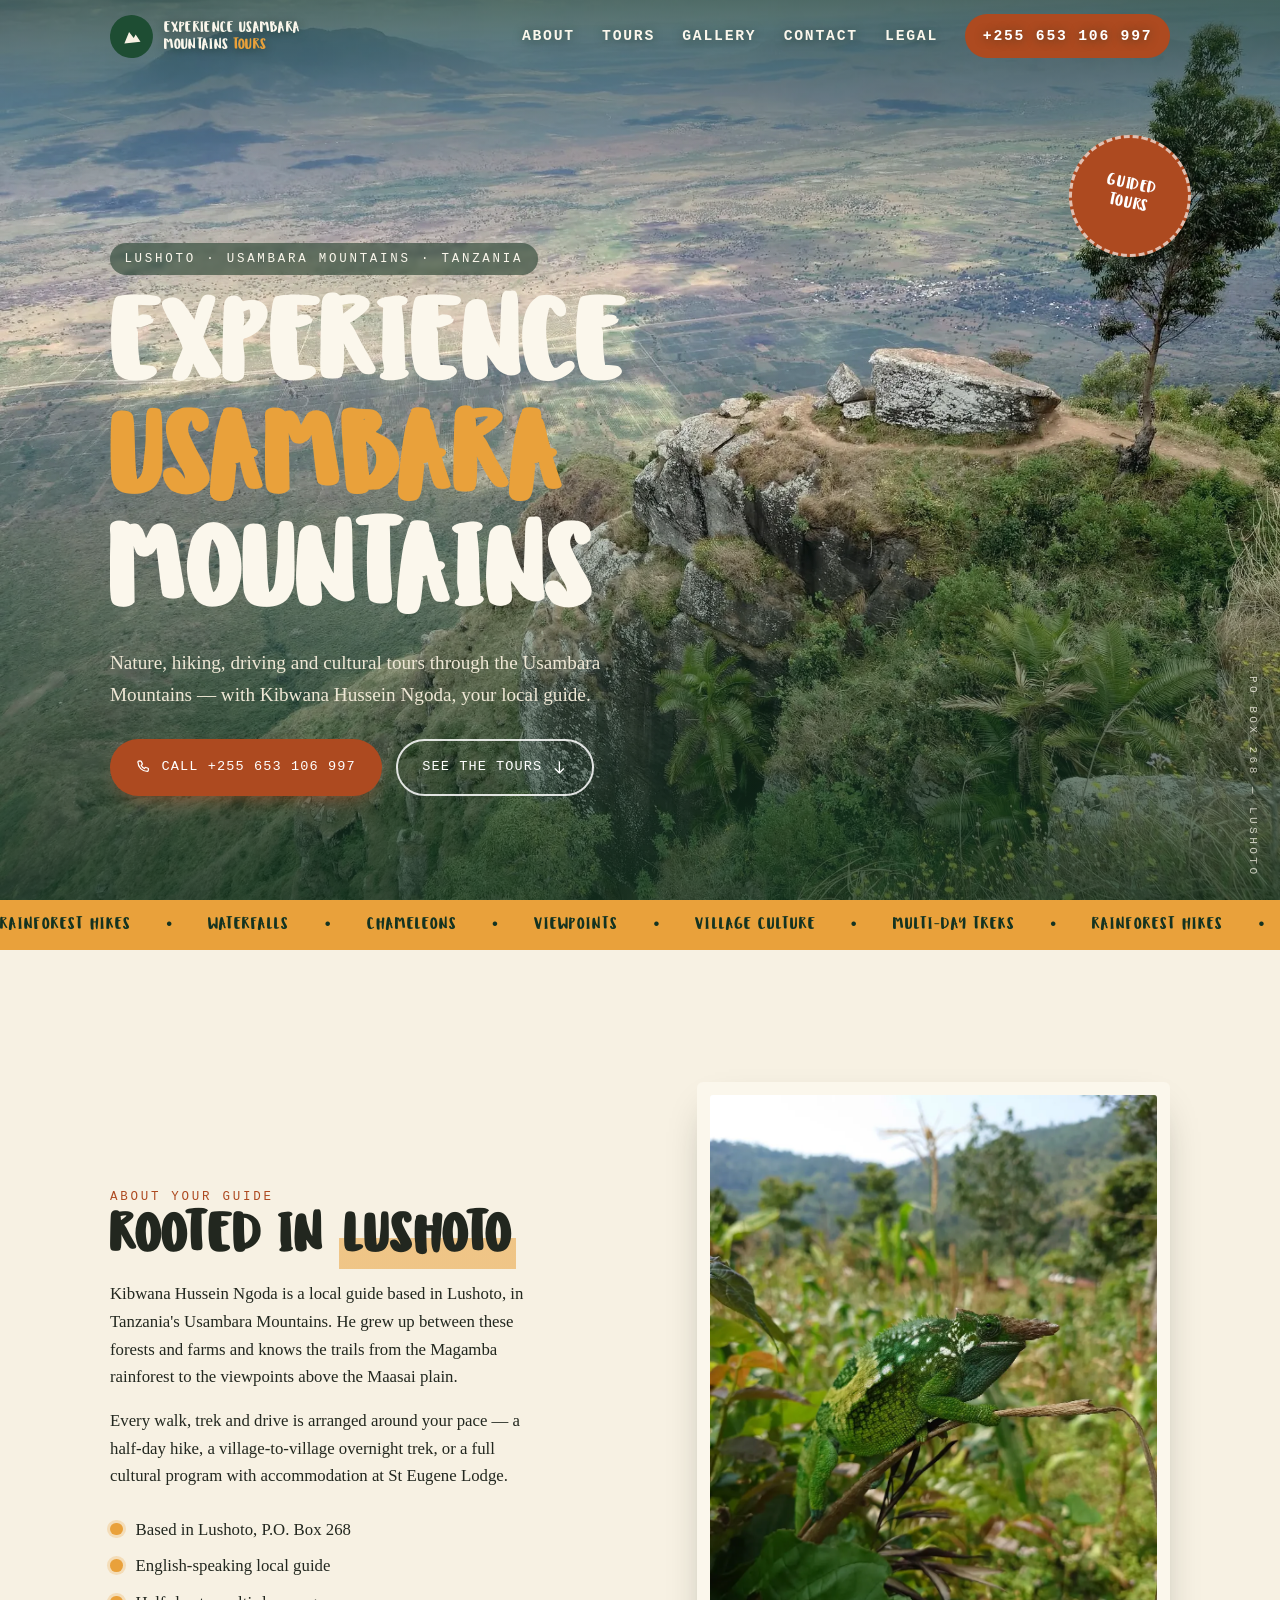
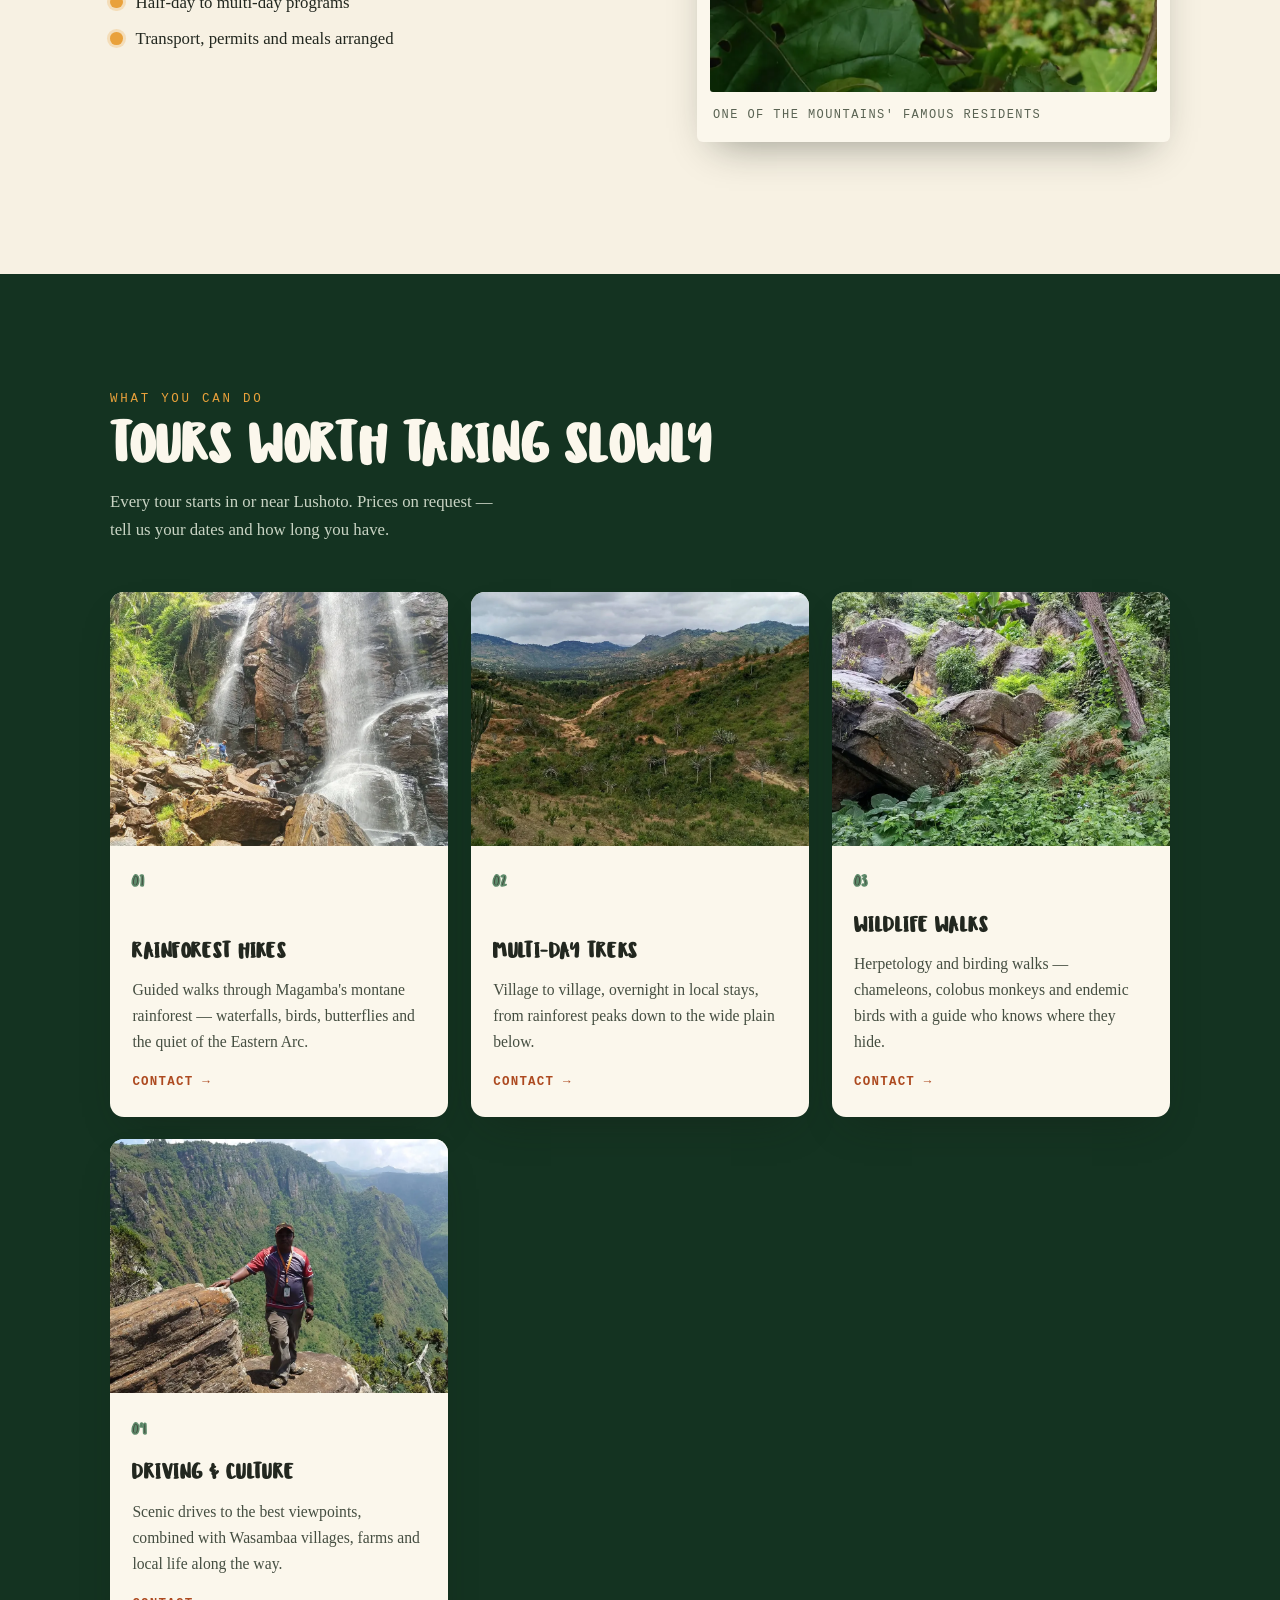
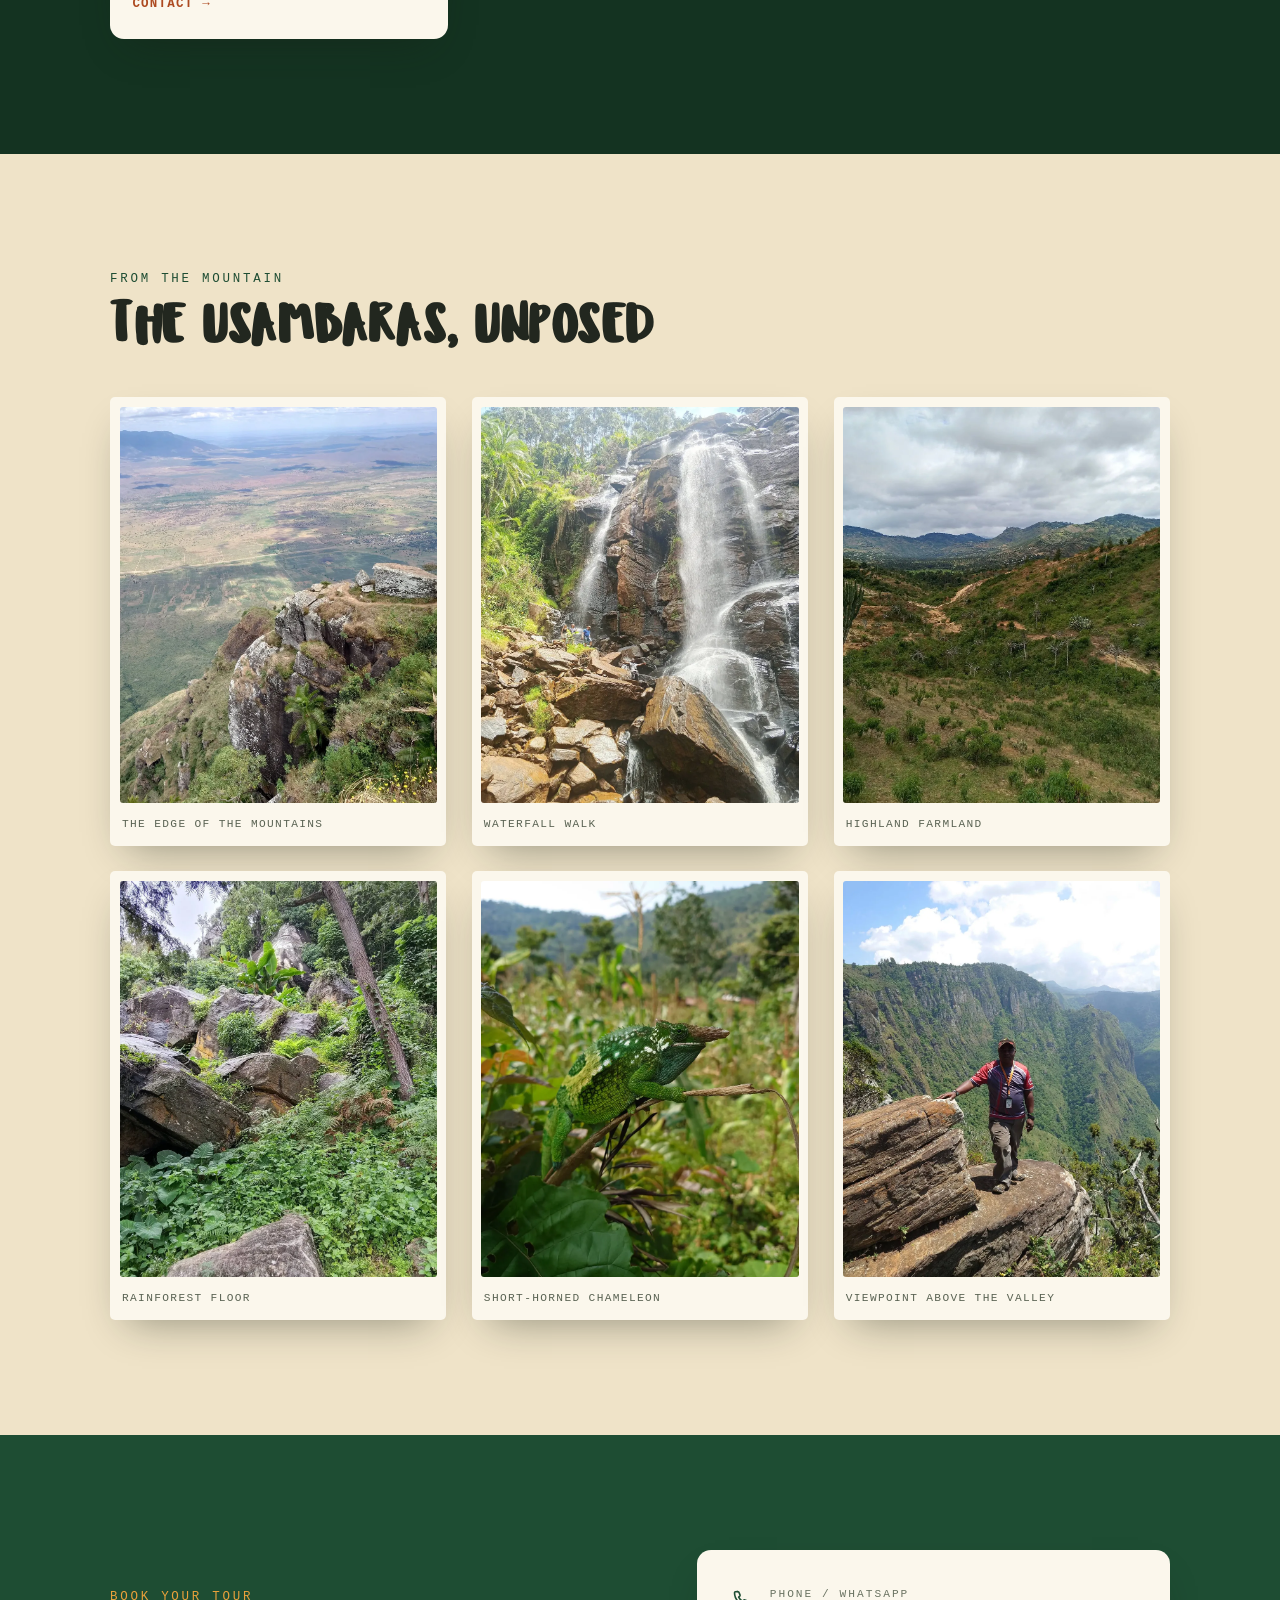
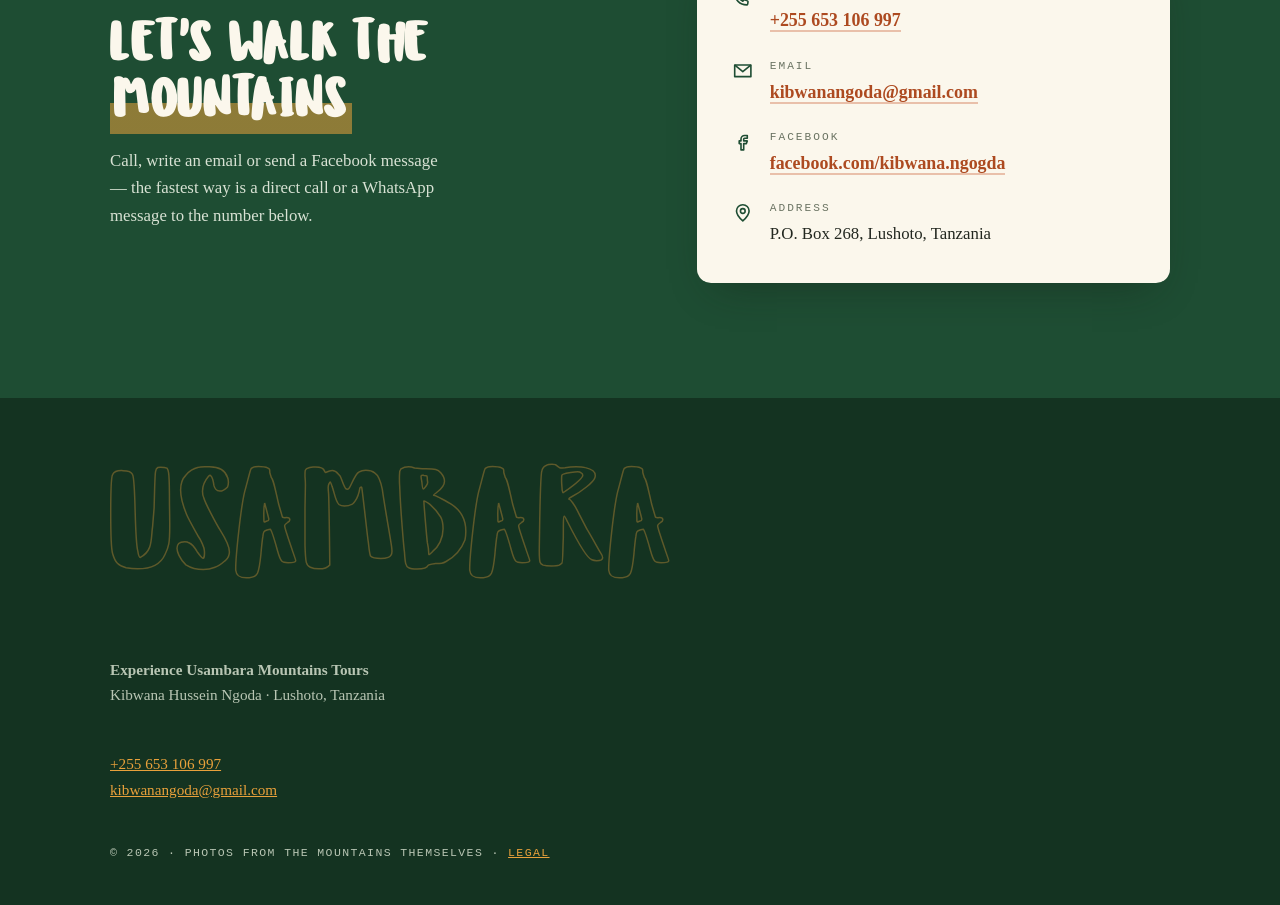
==== commit 247a27d0: "feat: SEO + AI-Discoverability + Legal-Seite, WebP, Kontrast-Fix" ====
--- a/index.html
+++ b/index.html
@@ -8,9 +8,34 @@
   <meta property="og:title" content="Experience Usambara Mountains Tours">
   <meta property="og:description" content="Rainforest hikes, multi-day treks, wildlife walks and cultural village tours in the Usambara Mountains, Lushoto, Tanzania.">
   <meta property="og:type" content="website">
-  <meta property="og:image" content="assets/img/hero-cliff.jpg">
+  <meta property="og:image" content="https://spitzelpit.github.io/experience-usambara-tours/assets/img/og-hero.jpg">
+  <meta property="og:image:alt" content="Cliff-edge viewpoint over the plain below the Usambara Mountains">
+  <meta property="og:url" content="https://spitzelpit.github.io/experience-usambara-tours/">
+  <link rel="canonical" href="https://spitzelpit.github.io/experience-usambara-tours/">
+  <meta name="twitter:card" content="summary_large_image">
+  <meta name="robots" content="index,follow">
+  <meta name="theme-color" content="#143321">
   <link rel="icon" type="image/svg+xml" href="assets/favicon.svg">
   <link rel="stylesheet" href="assets/css/styles.css">
+  <script type="application/ld+json">
+  {
+    "@context": "https://schema.org",
+    "@type": "LocalBusiness",
+    "name": "Experience Usambara Mountains Tours",
+    "description": "Nature, hiking, driving and cultural tours in the Usambara Mountains with local guide Kibwana Hussein Ngoda.",
+    "telephone": "+255653106997",
+    "email": "kibwanangoda@gmail.com",
+    "url": "https://spitzelpit.github.io/experience-usambara-tours/",
+    "sameAs": "https://www.facebook.com/kibwana.ngogda",
+    "areaServed": "Usambara Mountains, Tanzania",
+    "address": {
+      "@type": "PostalAddress",
+      "postOfficeBoxNumber": "268",
+      "addressLocality": "Lushoto",
+      "addressCountry": "TZ"
+    }
+  }
+  </script>
 </head>
 <body>
   <a class="skip-link" href="#main">Skip to content</a>
@@ -29,6 +54,7 @@
         <a href="#tours">Tours</a>
         <a href="#gallery">Gallery</a>
         <a href="#contact">Contact</a>
+        <a href="legal.html">Legal</a>
         <a class="nav-call" href="tel:+255653106997">+255 653 106 997</a>
       </nav>
     </div>
@@ -38,7 +64,7 @@
     <!-- ============================ HERO ============================ -->
     <section class="hero" aria-label="Welcome">
       <div class="hero-media">
-        <img src="assets/img/hero-cliff.jpg" alt="View from a cliff edge in the Usambara Mountains over the plain far below" fetchpriority="high">
+        <img src="assets/img/hero-cliff.webp" alt="View from a cliff edge in the Usambara Mountains over the plain far below" fetchpriority="high">
       </div>
       <div class="hero-shade" aria-hidden="true"></div>
       <div class="wrap hero-inner">
@@ -87,7 +113,7 @@
           </ul>
         </div>
         <figure class="polaroid polaroid-tilt reveal">
-          <img src="assets/img/chameleon.jpg" alt="A bright green chameleon with white spots resting on a twig, Usambara Mountains" loading="lazy">
+          <img src="assets/img/chameleon.webp" alt="A bright green chameleon with white spots resting on a twig, Usambara Mountains" loading="lazy">
           <figcaption>One of the mountains' famous residents</figcaption>
         </figure>
       </div>
@@ -103,7 +129,7 @@
         </div>
         <div class="tour-grid">
           <article class="tour-card reveal">
-            <div class="tour-img"><img src="assets/img/waterfall.jpg" alt="A tall waterfall falling over layered rock, visitors standing on wet boulders below" loading="lazy"></div>
+            <div class="tour-img"><img src="assets/img/waterfall.webp" alt="A tall waterfall falling over layered rock, visitors standing on wet boulders below" loading="lazy"></div>
             <div class="tour-body">
               <p class="tour-no">01</p>
               <h3>Rainforest Hikes</h3>
@@ -112,7 +138,7 @@
             </div>
           </article>
           <article class="tour-card reveal">
-            <div class="tour-img"><img src="assets/img/highlands.jpg" alt="Rolling green highland hills with farmland and villages under an overcast sky" loading="lazy"></div>
+            <div class="tour-img"><img src="assets/img/highlands.webp" alt="Rolling green highland hills with farmland and villages under an overcast sky" loading="lazy"></div>
             <div class="tour-body">
               <p class="tour-no">02</p>
               <h3>Multi-Day Treks</h3>
@@ -121,7 +147,7 @@
             </div>
           </article>
           <article class="tour-card reveal">
-            <div class="tour-img"><img src="assets/img/forest-rocks.jpg" alt="Large lichen-covered boulders between ferns and banana plants in humid forest" loading="lazy"></div>
+            <div class="tour-img"><img src="assets/img/forest-rocks.webp" alt="Large lichen-covered boulders between ferns and banana plants in humid forest" loading="lazy"></div>
             <div class="tour-body">
               <p class="tour-no">03</p>
               <h3>Wildlife Walks</h3>
@@ -130,7 +156,7 @@
             </div>
           </article>
           <article class="tour-card reveal">
-            <div class="tour-img"><img src="assets/img/guide-cliff.jpg" alt="A hiker standing on a rocky ledge at a cliff edge above a green valley" loading="lazy"></div>
+            <div class="tour-img"><img src="assets/img/guide-cliff.webp" alt="A hiker standing on a rocky ledge at a cliff edge above a green valley" loading="lazy"></div>
             <div class="tour-body">
               <p class="tour-no">04</p>
               <h3>Driving &amp; Culture</h3>
@@ -150,12 +176,12 @@
           <h2>The Usambaras, unposed</h2>
         </div>
         <div class="gallery-grid">
-          <figure class="pol reveal"><img src="assets/img/hero-cliff.jpg" alt="Cliff-edge promontory high above the semi-arid plain, patchworked fields below" loading="lazy"><figcaption>The edge of the mountains</figcaption></figure>
-          <figure class="pol reveal"><img src="assets/img/waterfall.jpg" alt="Waterfall pouring over rugged cliffs into a rocky pool" loading="lazy"><figcaption>Waterfall walk</figcaption></figure>
-          <figure class="pol reveal"><img src="assets/img/highlands.jpg" alt="Wide valley with settlements and farmland under a grey sky" loading="lazy"><figcaption>Highland farmland</figcaption></figure>
-          <figure class="pol reveal"><img src="assets/img/forest-rocks.jpg" alt="Humid forest floor with boulders, ferns and a banana plant" loading="lazy"><figcaption>Rainforest floor</figcaption></figure>
-          <figure class="pol reveal"><img src="assets/img/chameleon.jpg" alt="Green chameleon gripping a dry branch among leaves" loading="lazy"><figcaption>Short-horned chameleon</figcaption></figure>
-          <figure class="pol reveal"><img src="assets/img/guide-cliff.jpg" alt="Hiker in a cycling jersey resting a hand on layered rock at a cliff viewpoint" loading="lazy"><figcaption>Viewpoint above the valley</figcaption></figure>
+          <figure class="pol reveal"><img src="assets/img/hero-cliff.webp" alt="Cliff-edge promontory high above the semi-arid plain, patchworked fields below" loading="lazy"><figcaption>The edge of the mountains</figcaption></figure>
+          <figure class="pol reveal"><img src="assets/img/waterfall.webp" alt="Waterfall pouring over rugged cliffs into a rocky pool" loading="lazy"><figcaption>Waterfall walk</figcaption></figure>
+          <figure class="pol reveal"><img src="assets/img/highlands.webp" alt="Wide valley with settlements and farmland under a grey sky" loading="lazy"><figcaption>Highland farmland</figcaption></figure>
+          <figure class="pol reveal"><img src="assets/img/forest-rocks.webp" alt="Humid forest floor with boulders, ferns and a banana plant" loading="lazy"><figcaption>Rainforest floor</figcaption></figure>
+          <figure class="pol reveal"><img src="assets/img/chameleon.webp" alt="Green chameleon gripping a dry branch among leaves" loading="lazy"><figcaption>Short-horned chameleon</figcaption></figure>
+          <figure class="pol reveal"><img src="assets/img/guide-cliff.webp" alt="Hiker in a cycling jersey resting a hand on layered rock at a cliff viewpoint" loading="lazy"><figcaption>Viewpoint above the valley</figcaption></figure>
         </div>
       </div>
     </section>
@@ -198,7 +224,7 @@
       <div class="foot-meta">
         <p><strong>Experience Usambara Mountains Tours</strong><br>Kibwana Hussein Ngoda · Lushoto, Tanzania</p>
         <p><a href="tel:+255653106997">+255 653 106 997</a><br><a href="mailto:kibwanangoda@gmail.com">kibwanangoda@gmail.com</a></p>
-        <p class="foot-small">© <span id="year">2026</span> · Photos from the mountains themselves</p>
+        <p class="foot-small">© <span id="year">2026</span> · Photos from the mountains themselves · <a href="legal.html">Legal</a></p>
       </div>
     </div>
   </footer>
--- a/assets/css/styles.css
+++ b/assets/css/styles.css
@@ -311,7 +311,7 @@
 .foot-row { display: grid; gap: 1.5rem; }
 .foot-meta { display: grid; gap: .9rem; font-size: .95rem; }
 .foot-meta a { color: var(--sun); }
-.foot-small { font-family: var(--font-label); font-size: .72rem; letter-spacing: .12em; text-transform: uppercase; color: #7d8a78; }
+.foot-small { font-family: var(--font-label); font-size: .72rem; letter-spacing: .12em; text-transform: uppercase; color: #b9c6b4; }
 
 /* ---------------- reveal ---------------- */
 .reveal { opacity: 0; transform: translateY(26px); transition: opacity .6s ease, transform .6s ease; }
